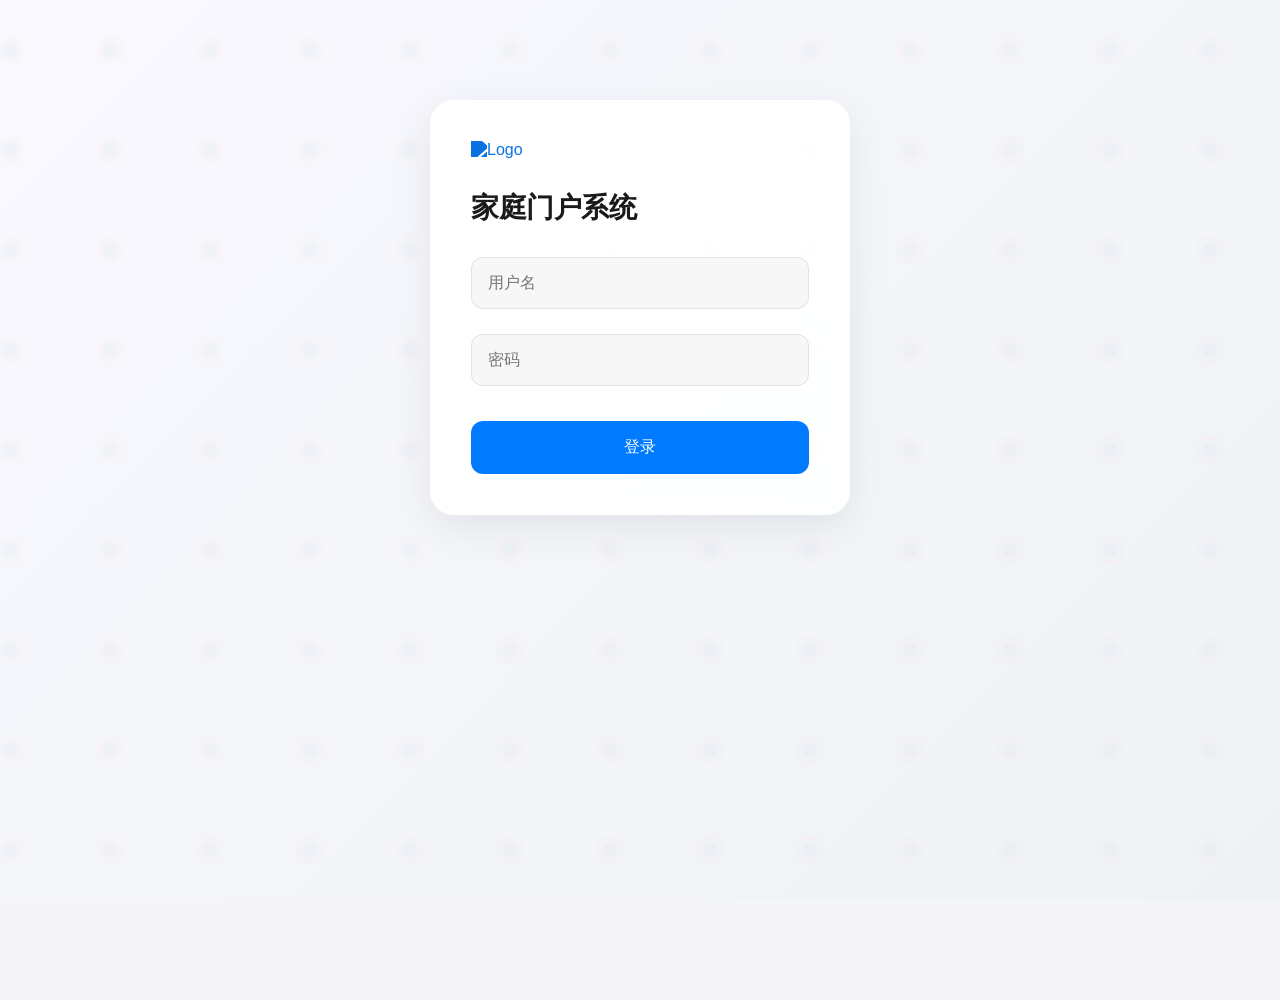
==== index_backup.html @ af801754 "Rename index.html to index_backup.html" ====
<!DOCTYPE html>
<html lang="zh-CN">
<head>
    <meta charset="UTF-8">
    <meta name="viewport" content="width=device-width, initial-scale=1.0">
    <title>家庭门户系统</title>
    <style>
        * {
            margin: 0;
            padding: 0;
            box-sizing: border-box;
            font-family: 'SF Pro Display', -apple-system, BlinkMacSystemFont, sans-serif;
        }

        body {
            background: #f5f5f7;
            min-height: 100vh;
            overflow-x: hidden;
        }

        /* 动态背景 */
        .bg-animation {
            position: fixed;
            top: 0;
            left: 0;
            width: 100%;
            height: 100%;
            z-index: -1;
            background: linear-gradient(135deg, #f9f9ff 0%, #eef2f5 100%);
            overflow: hidden;
        }

        .bg-animation:before {
            content: "";
            position: absolute;
            width: 300%;
            height: 300%;
            top: -100%;
            left: -50%;
            background-image: 
                radial-gradient(circle, rgba(200,220,255,0.2) 10%, transparent 10%),
                radial-gradient(circle, rgba(255,220,230,0.2) 20%, transparent 20%),
                radial-gradient(circle, rgba(220,255,230,0.2) 15%, transparent 15%);
            background-size: 100px 100px;
            animation: animateBackground 30s linear infinite;
            opacity: 0.6;
        }

        @keyframes animateBackground {
            0% { transform: rotate(0deg); }
            100% { transform: rotate(360deg); }
        }

        /* 登录界面 */
        .login-container {
            background: rgba(255, 255, 255, 0.92);
            padding: 40px;
            border-radius: 24px;
            box-shadow: 0 12px 40px rgba(0, 0, 0, 0.08);
            width: 420px;
            backdrop-filter: blur(8px);
            margin: 100px auto;
            transition: all 0.4s ease;
            border: 1px solid rgba(255, 255, 255, 0.3);
        }

        .login-container:hover {
            box-shadow: 0 15px 50px rgba(0, 0, 0, 0.12);
            transform: translateY(-5px);
        }

        .logo {
            width: 48px;
            margin-bottom: 30px;
            filter: brightness(0) saturate(100%) invert(24%) sepia(89%) saturate(2597%) hue-rotate(201deg) brightness(98%) contrast(92%);
        }

        h1 {
            color: #1a1a1a;
            font-size: 28px;
            margin-bottom: 30px;
            font-weight: 600;
            letter-spacing: -0.5px;
        }

        .input-group {
            margin-bottom: 25px;
            position: relative;
        }

        input {
            width: 100%;
            padding: 16px;
            background: rgba(245, 245, 247, 0.8);
            border: 1px solid rgba(200, 200, 207, 0.4);
            border-radius: 12px;
            color: #1a1a1a;
            font-size: 16px;
            transition: all 0.3s ease;
        }

        input:focus {
            outline: none;
            border-color: #007AFF;
            background: rgba(245, 245, 247, 0.95);
            box-shadow: 0 0 0 4px rgba(0, 122, 255, 0.1);
        }

        button {
            width: 100%;
            padding: 16px;
            background: #007AFF;
            color: #fff;
            border: none;
            border-radius: 12px;
            font-size: 16px;
            font-weight: 500;
            cursor: pointer;
            transition: all 0.3s ease;
            margin-top: 10px;
        }

        button:hover {
            background: #0063CC;
            transform: translateY(-2px);
            box-shadow: 0 5px 15px rgba(0, 122, 255, 0.3);
        }

        .error-msg {
            color: #ff453a;
            margin-top: 15px;
            display: none;
            font-size: 14px;
        }

        .footer-text {
            color: rgba(60, 60, 67, 0.6);
            margin-top: 30px;
            font-size: 13px;
            text-align: center;
        }

        /* 主界面 */
        .main-container {
            display: none;
            width: 100%;
            min-height: 100vh;
            padding: 40px;
        }

        /* 侧边栏 */
        .sidebar {
            width: 240px;
            background: white;
            border-radius: 16px;
            padding: 20px;
            box-shadow: 0 5px 20px rgba(0, 0, 0, 0.05);
            position: fixed;
            height: calc(100vh - 80px);
            overflow-y: auto;
        }

        .user-profile {
            display: flex;
            align-items: center;
            padding: 15px 0;
            border-bottom: 1px solid #f0f0f0;
            margin-bottom: 20px;
            cursor: pointer;
        }

        .user-avatar {
            width: 50px;
            height: 50px;
            border-radius: 50%;
            background: #007AFF;
            display: flex;
            align-items: center;
            justify-content: center;
            color: white;
            font-weight: bold;
            margin-right: 15px;
        }

        .user-info h3 {
            font-size: 16px;
            margin-bottom: 5px;
        }

        .user-info p {
            font-size: 12px;
            color: #666;
        }

        .sidebar-menu {
            list-style: none;
        }

        .sidebar-menu li {
            margin-bottom: 10px;
        }

        .sidebar-menu a {
            display: flex;
            align-items: center;
            padding: 12px 15px;
            border-radius: 10px;
            text-decoration: none;
            color: #333;
            font-size: 14px;
            transition: all 0.2s;
        }

        .sidebar-menu a:hover {
            background: rgba(0, 122, 255, 0.1);
            color: #007AFF;
        }

        .sidebar-menu a.active {
            background: rgba(0, 122, 255, 0.1);
            color: #007AFF;
        }

        .sidebar-menu i {
            margin-right: 10px;
            font-size: 18px;
        }

        /* 主内容区 */
        .main-content {
            margin-left: 240px;
            padding: 0 20px;
        }

        /* 欢迎区域 */
        .welcome-section {
            background: linear-gradient(135deg, #007AFF 0%, #0040FF 100%);
            color: white;
            padding: 40px;
            border-radius: 20px;
            margin-bottom: 30px;
            position: relative;
            overflow: hidden;
        }

        .welcome-section h2 {
            font-size: 24px;
            margin-bottom: 10px;
        }

        .welcome-section p {
            font-size: 16px;
            opacity: 0.9;
        }

        .welcome-section .action-btn {
            background: white;
            color: #007AFF;
            border: none;
            padding: 10px 20px;
            border-radius: 20px;
            font-weight: 500;
            margin-top: 20px;
            cursor: pointer;
            transition: all 0.3s;
        }

        .welcome-section .action-btn:hover {
            background: rgba(255, 255, 255, 0.9);
            transform: translateY(-2px);
        }

        /* 内容卡片 */
        .card-grid {
            display: grid;
            grid-template-columns: repeat(auto-fill, minmax(300px, 1fr));
            gap: 20px;
            margin-bottom: 30px;
        }

        .card {
            background: white;
            border-radius: 16px;
            padding: 20px;
            box-shadow: 0 5px 15px rgba(0, 0, 0, 0.05);
            transition: all 0.3s;
        }

        .card:hover {
            transform: translateY(-5px);
            box-shadow: 0 10px 25px rgba(0, 0, 0, 0.1);
        }

        .card-header {
            display: flex;
            justify-content: space-between;
            align-items: center;
            margin-bottom: 15px;
        }

        .card-header h3 {
            font-size: 18px;
            color: #333;
        }

        .card-header .card-icon {
            width: 40px;
            height: 40px;
            border-radius: 10px;
            background: rgba(0, 122, 255, 0.1);
            display: flex;
            align-items: center;
            justify-content: center;
            color: #007AFF;
        }

        .card-content {
            font-size: 14px;
            color: #666;
        }

        .card-footer {
            margin-top: 15px;
            display: flex;
            justify-content: space-between;
            font-size: 12px;
            color: #999;
        }

        /* 家庭成员管理 */
        .member-list {
            list-style: none;
        }

        .member-item {
            display: flex;
            align-items: center;
            padding: 15px;
            border-bottom: 1px solid #f0f0f0;
        }

        .member-item:last-child {
            border-bottom: none;
        }

        .member-avatar {
            width: 45px;
            height: 45px;
            border-radius: 50%;
            background: #e0f2fe;
            display: flex;
            align-items: center;
            justify-content: center;
            color: #007AFF;
            font-weight: bold;
            margin-right: 15px;
        }

        .member-info {
            flex: 1;
        }

        .member-info h4 {
            font-size: 16px;
            margin-bottom: 5px;
        }

        .member-info p {
            font-size: 12px;
            color: #666;
        }

        .member-actions button {
            background: none;
            border: none;
            color: #007AFF;
            font-size: 12px;
            cursor: pointer;
            padding: 5px;
            border-radius: 5px;
        }

        .member-actions button:hover {
            background: rgba(0, 122, 255, 0.1);
        }

        /* 家庭设备控制 */
        .device-grid {
            display: grid;
            grid-template-columns: repeat(auto-fill, minmax(200px, 1fr));
            gap: 15px;
        }

        .device-item {
            background: white;
            border-radius: 12px;
            padding: 15px;
            box-shadow: 0 5px 15px rgba(0, 0, 0, 0.05);
            transition: all 0.3s;
        }

        .device-item:hover {
            transform: translateY(-3px);
            box-shadow: 0 8px 20px rgba(0, 0, 0, 0.1);
        }

        .device-header {
            display: flex;
            justify-content: space-between;
            align-items: center;
            margin-bottom: 10px;
        }

        .device-header h4 {
            font-size: 14px;
            color: #333;
        }

        .device-toggle {
            position: relative;
            width: 40px;
            height: 20px;
        }

        .device-toggle input {
            opacity: 0;
            width: 0;
            height: 0;
        }

        .toggle-slider {
            position: absolute;
            cursor: pointer;
            top: 0;
            left: 0;
            right: 0;
            bottom: 0;
            background-color: #ccc;
            transition: .4s;
            border-radius: 34px;
        }

        .toggle-slider:before {
            position: absolute;
            content: "";
            height: 16px;
            width: 16px;
            left: 2px;
            bottom: 2px;
            background-color: white;
            transition: .4s;
            border-radius: 50%;
        }

        input:checked + .toggle-slider {
            background-color: #007AFF;
        }

        input:checked + .toggle-slider:before {
            transform: translateX(20px);
        }

        .device-status {
            font-size: 12px;
            color: #007AFF;
            margin-top: 5px;
        }

        .device-status.off {
            color: #ccc;
        }

        /* 家庭相册 */
        .photo-grid {
            display: grid;
            grid-template-columns: repeat(auto-fill, minmax(200px, 1fr));
            gap: 15px;
        }

        .photo-item {
            position: relative;
            overflow: hidden;
            border-radius: 12px;
            height: 0;
            padding-bottom: 100%; /* 正方形 */
            background: #f0f0f0;
        }

        .photo-item img {
            position: absolute;
            top: 0;
            left: 0;
            width: 100%;
            height: 100%;
            object-fit: cover;
            transition: transform 0.3s;
        }

        .photo-item:hover img {
            transform: scale(1.05);
        }

        .photo-overlay {
            position: absolute;
            bottom: 0;
            left: 0;
            right: 0;
            background: linear-gradient(to top, rgba(0,0,0,0.7), transparent);
            color: white;
            padding: 10px;
            font-size: 12px;
            opacity: 0;
            transition: opacity 0.3s;
        }

        .photo-item:hover .photo-overlay {
            opacity: 1;
        }

        .album-filters {
            display: flex;
            flex-wrap: wrap;
            gap: 10px;
            margin-bottom: 20px;
        }

        .album-filter {
            background: white;
            padding: 8px 15px;
            border-radius: 20px;
            box-shadow: 0 2px 8px rgba(0, 0, 0, 0.05);
            cursor: pointer;
            font-size: 13px;
        }

        .album-filter.active {
            background: #007AFF;
            color: white;
        }

        /* 家庭日历 */
        .calendar-container {
            background: white;
            border-radius: 16px;
            padding: 20px;
            box-shadow: 0 5px 15px rgba(0, 0, 0, 0.05);
        }

        .calendar-header {
            display: flex;
            justify-content: space-between;
            align-items: center;
            margin-bottom: 20px;
        }

        .calendar-header h3 {
            font-size: 18px;
        }

        .calendar-nav button {
            background: none;
            border: none;
            color: #007AFF;
            font-size: 16px;
            cursor: pointer;
        }

        .calendar-days {
            display: grid;
            grid-template-columns: repeat(7, 1fr);
            gap: 10px;
        }

        .calendar-day-header {
            display: flex;
            justify-content: center;
            font-size: 12px;
            color: #666;
            margin-bottom: 10px;
        }

        .calendar-day {
            border: 1px solid #f0f0f0;
            border-radius: 8px;
            padding: 10px;
            text-align: center;
            cursor: pointer;
            transition: all 0.2s;
        }

        .calendar-day:hover {
            background: rgba(0, 122, 255, 0.1);
        }

        .calendar-day.has-event {
            position: relative;
        }

        .calendar-day.has-event::after {
            content: "";
            position: absolute;
            bottom: 5px;
            left: 50%;
            transform: translateX(-50%);
            width: 4px;
            height: 4px;
            border-radius: 50%;
            background: #007AFF;
        }

        .calendar-day.today {
            background: rgba(0, 122, 255, 0.1);
            font-weight: bold;
            color: #007AFF;
        }

        /* 消息通知 */
        .notification-list {
            list-style: none;
        }

        .notification-item {
            display: flex;
            padding: 15px;
            border-bottom: 1px solid #f0f0f0;
            transition: all 0.2s;
        }

        .notification-item:hover {
            background: rgba(0, 122, 255, 0.05);
        }

        .notification-icon {
            width: 40px;
            height: 40px;
            border-radius: 10px;
            background: rgba(0, 122, 255, 0.1);
            display: flex;
            align-items: center;
            justify-content: center;
            color: #007AFF;
            margin-right: 15px;
            flex-shrink: 0;
        }

        .notification-content {
            flex: 1;
        }

        .notification-content h4 {
            font-size: 14px;
            margin-bottom: 5px;
        }

        .notification-content p {
            font-size: 12px;
            color: #666;
        }

        .notification-time {
            font-size: 11px;
            color: #999;
            align-self: flex-start;
        }

        .notification-time.unread {
            font-weight: bold;
            color: #007AFF;
        }

        /* 设置 */
        .settings-section {
            margin-bottom: 25px;
        }

        .settings-section h3 {
            font-size: 16px;
            margin-bottom: 15px;
            padding-bottom: 10px;
            border-bottom: 1px solid #f0f0f0;
        }

        .settings-item {
            display: flex;
            justify-content: space-between;
            align-items: center;
            padding: 15px;
            background: white;
            border-radius: 10px;
            margin-bottom: 10px;
            box-shadow: 0 3px 10px rgba(0, 0, 0, 0.03);
            cursor: pointer;
            transition: all 0.2s;
        }

        .settings-item:hover {
            background: rgba(0, 122, 255, 0.05);
        }

        .settings-item-left {
            display: flex;
            align-items: center;
        }

        .settings-item-icon {
            width: 35px;
            height: 35px;
            border-radius: 8px;
            background: rgba(0, 122, 255, 0.1);
            display: flex;
            align-items: center;
            justify-content: center;
            color: #007AFF;
            margin-right: 15px;
        }

        .settings-item-content h4 {
            font-size: 14px;
            margin-bottom: 3px;
        }

        .settings-item-content p {
            font-size: 12px;
            color: #666;
        }

        /* 个人信息 */
        .profile-section {
            margin-bottom: 30px;
        }

        .profile-section h3 {
            font-size: 16px;
            margin-bottom: 15px;
        }

        .profile-info {
            display: flex;
            align-items: center;
            padding: 15px;
            background: white;
            border-radius: 10px;
            margin-bottom: 15px;
            box-shadow: 0 3px 10px rgba(0, 0, 0, 0.03);
        }

        .profile-avatar {
            width: 80px;
            height: 80px;
            border-radius: 50%;
            background: #007AFF;
            display: flex;
            align-items: center;
            justify-content: center;
            color: white;
            font-weight: bold;
            font-size: 24px;
            margin-right: 20px;
        }

        .profile-details h4 {
            font-size: 18px;
            margin-bottom: 5px;
        }

        .profile-details p {
            font-size: 14px;
            color: #666;
        }

        /* 模态框 */
        .modal {
            display: none;
            position: fixed;
            top: 0;
            left: 0;
            width: 100%;
            height: 100%;
            background: rgba(0, 0, 0, 0.5);
            z-index: 1000;
            align-items: center;
            justify-content: center;
        }

        .modal-content {
            background: white;
            border-radius: 16px;
            width: 90%;
            max-width: 500px;
            padding: 30px;
            box-shadow: 0 10px 30px rgba(0, 0, 0, 0.2);
            position: relative;
        }

        .modal-close {
            position: absolute;
            top: 20px;
            right: 20px;
            background: none;
            border: none;
            font-size: 20px;
            cursor: pointer;
            color: #666;
        }

        .modal-header {
            margin-bottom: 20px;
        }

        .modal-header h3 {
            font-size: 20px;
        }

        .modal-form-group {
            margin-bottom: 20px;
        }

        .modal-form-group label {
            display: block;
            margin-bottom: 8px;
            font-size: 14px;
            color: #333;
        }

        .modal-form-group input,
        .modal-form-group textarea,
        .modal-form-group select {
            width: 100%;
            padding: 12px;
            border: 1px solid #ddd;
            border-radius: 8px;
            font-size: 14px;
        }

        .modal-actions {
            display: flex;
            justify-content: flex-end;
            gap: 10px;
            margin-top: 20px;
        }

        .btn-secondary {
            background: #f0f0f0;
            color: #333;
        }

        .btn-primary {
            background: #007AFF;
            color: white;
        }

        /* 日程表模态框 */
        .schedule-item {
            border-bottom: 1px solid #f0f0f0;
            padding: 15px 0;
        }

        .schedule-item:last-child {
            border-bottom: none;
        }

        .schedule-time {
            font-weight: bold;
            color: #007AFF;
            margin-bottom: 5px;
        }

        .schedule-title {
            font-size: 14px;
            margin-bottom: 5px;
        }

        .schedule-location {
            font-size: 12px;
            color: #666;
        }

        /* 页脚 */
        .footer {
            text-align: center;
            padding: 30px 0;
            color: #666;
            font-size: 12px;
            margin-top: 50px;
        }
    </style>
</head>
<body>
    <!-- 动态背景 -->
    <div class="bg-animation"></div>

    <!-- 登录界面 -->
    <div class="login-container">
        <img src="logo.png" alt="Logo" class="logo">
        <h1>家庭门户系统</h1>
        <form id="login-form">
            <div class="input-group">
                <input type="text" id="username" placeholder="用户名" required>
            </div>
            <div class="input-group">
                <input type="password" id="password" placeholder="密码" required>
            </div>
            <button type="submit">登录</button>
        </form>
        <div class="error-msg"></div>
    </div>

    <!-- 主界面 -->
    <div class="main-container">
        <!-- 侧边栏 -->
        <div class="sidebar">
            <div class="user-profile" onclick="showProfile()">
                <div class="user-avatar">张</div>
                <div class="user-info">
                    <h3 id="current-username">张三</h3>
                    <p id="current-role">管理员</p>
                </div>
            </div>
            <ul class="sidebar-menu">
                <li><a href="#" class="active" onclick="showSection('welcome-section'); return false;"><i>🏠</i> 首页</a></li>
                <li><a href="#" onclick="showSection('family-members'); return false;"><i>👥</i> 家庭成员</a></li>
                <li><a href="#" onclick="showSection('devices-section'); return false;"><i>🔌</i> 家庭设备</a></li>
                <li><a href="#" onclick="showSection('photos-section'); return false;"><i>🖼️</i> 家庭相册</a></li>
                <li><a href="#" onclick="showSection('calendar-section'); return false;"><i>📅</i> 家庭日历</a></li>
                <li><a href="#" onclick="showSection('notifications-section'); return false;"><i>🔔</i> 消息通知</a></li>
                <li><a href="#" onclick="showSection('settings-section'); return false;"><i>⚙️</i> 系统设置</a></li>
            </ul>
        </div>

        <!-- 主内容区 -->
        <div class="main-content">
            <!-- 欢迎区域 -->
            <div id="welcome-section" class="content-section">
                <div class="welcome-section">
                    <h2>欢迎回家，<span id="welcome-username">张三</span>！</h2>
                    <p>今天是 <span id="current-date">2025年1月21日</span>，气温宜人，适合外出活动。</p>
                    <p>您有 <b>2条新消息</b> 和 <b>1个待办事项</b>。</p>
                    <button class="action-btn" onclick="showModal('add-event-modal')">添加新日程</button>
                </div>

                <div class="card-grid">
                    <div class="card">
                        <div class="card-header">
                            <h3>家庭日程</h3>
                            <div class="card-icon">📅</div>
                        </div>
                        <div class="card-content">
                            <div class="schedule-item">
                                <div class="schedule-time">今天 14:30</div>
                                <div class="schedule-title">家庭会议</div>
                                <div class="schedule-location">客厅</div>
                            </div>
                            <div class="schedule-item">
                                <div class="schedule-time">明天 09:00</div>
                                <div class="schedule-title">李四医生预约</div>
                                <div class="schedule-location">人民医院</div>
                            </div>
                        </div>
                        <div class="card-footer">
                            <span>2个日程</span>
                            <a href="#" onclick="showSection('calendar-section'); return false;">查看全部</a>
                        </div>
                    </div>

                    <div class="card">
                        <div class="card-header">
                            <h3>设备状态</h3>
                            <div class="card-icon">🔌</div>
                        </div>
                        <div class="card-content">
                            <div style="display: flex; justify-content: space-between; margin-bottom: 10px;">
                                <span>智能灯光</span>
                                <span class="device-status">开启</span>
                            </div>
                            <div style="display: flex; justify-content: space-between; margin-bottom: 10px;">
                                <span>空调</span>
                                <span class="device-status">关闭</span>
                            </div>
                            <div style="display: flex; justify-content: space-between;">
                                <span>温湿度</span>
                                <span>24°C / 45%</span>
                            </div>
                        </div>
                        <div class="card-footer">
                            <span>8个设备</span>
                            <a href="#" onclick="showSection('devices-section'); return false;">查看全部</a>
                        </div>
                    </div>

                    <div class="card">
                        <div class="card-header">
                            <h3>家庭成员</h3>
                            <div class="card-icon">👥</div>
                        </div>
                        <div class="card-content">
                            <div style="display: flex; align-items: center; margin-bottom: 10px;">
                                <span style="width: 25px; height: 25px; border-radius: 50%; background: #007AFF; color: white; display: flex; align-items: center; justify-content: center; margin-right: 10px;">张</span>
                                <span>张三</span>
                            </div>
                            <div style="display: flex; align-items: center; margin-bottom: 10px;">
                                <span style="width: 25px; height: 25px; border-radius: 50%; background: #FF5757; color: white; display: flex; align-items: center; justify-content: center; margin-right: 10px;">李</span>
                                <span>李四</span>
                            </div>
                            <div style="display: flex; align-items: center;">
                                <span style="width: 25px; height: 25px; border-radius: 50%; background: #57FF8C; color: white; display: flex; align-items: center; justify-content: center; margin-right: 10px;">王</span>
                                <span>王五</span>
                            </div>
                        </div>
                        <div class="card-footer">
                            <span>3位成员</span>
                            <a href="#" onclick="showSection('family-members'); return false;">查看全部</a>
                        </div>
                    </div>

                    <div class="card">
                        <div class="card-header">
                            <h3>近期消息</h3>
                            <div class="card-icon">🔔</div>
                        </div>
                        <div class="card-content" style="font-size: 13px; color: #666;">
                            <div style="margin-bottom: 10px;">
                                <span style="font-weight: bold;">李四</span> 提醒您：明早有家庭早餐
                            </div>
                            <div>
                                系统通知：家庭设备更新已完成
                            </div>
                        </div>
                        <div class="card-footer">
                            <span>5条消息</span>
                            <a href="#" onclick="showSection('notifications-section'); return false;">查看全部</a>
                        </div>
                    </div>
                </div>
            </div>

            <!-- 个人信息 -->
            <div id="profile-section" class="content-section" style="display: none;">
                <h2>个人信息</h2>
                <div class="profile-section">
                    <div class="profile-info">
                        <div class="profile-avatar">张</div>
                        <div class="profile-details">
                            <h4 id="profile-username">张三</h4>
                            <p id="profile-role">管理员</p>
                        </div>
                    </div>
                    <p>管理您的个人资料和账户设置。</p>
                </div>

                <div class="settings-section">
                    <h3>账户设置</h3>
                    <div class="settings-item" onclick="showModal('edit-profile-modal')">
                        <div class="settings-item-left">
                            <div class="settings-item-icon">👤</div>
                            <div class="settings-item-content">
                                <h4>个人信息</h4>
                                <p>修改您的个人资料</p>
                            </div>
                        </div>
                        <span>></span>
                    </div>
                    <div class="settings-item" onclick="showModal('password-settings-modal')">
                        <div class="settings-item-left">
                            <div class="settings-item-icon">🔒</div>
                            <div class="settings-item-content">
                                <h4>密码设置</h4>
                                <p>更改您的登录密码</p>
                            </div>
                        </div>
                        <span>></span>
                    </div>
                </div>

                <div class="settings-section">
                    <h3>通知设置</h3>
                    <div class="settings-item" onclick="showModal('notification-settings-modal')">
                        <div class="settings-item-left">
                            <div class="settings-item-icon">🔔</div>
                            <div class="settings-item-content">
                                <h4>消息通知</h4>
                                <p>管理通知类型和偏好</p>
                            </div>
                        </div>
                        <span>></span>
                    </div>
                    <div class="settings-item" onclick="showModal('email-settings-modal')">
                        <div class="settings-item-left">
                            <div class="settings-item-icon">📧</div>
                            <div class="settings-item-content">
                                <h4>邮件设置</h4>
                                <p>配置邮件通知</p>
                            </div>
                        </div>
                        <span>></span>
                    </div>
                </div>
            </div>

            <!-- 家庭成员管理 -->
            <div id="family-members" class="content-section" style="display: none;">
                <h2>家庭成员管理</h2>
                <div style="margin-bottom: 20px; display: flex; justify-content: space-between;">
                    <p>管理您的家庭成员，设置权限和通知</p>
                    <button onclick="showModal('add-member-modal')" style="background: #007AFF; color: white; border: none; padding: 8px 16px; border-radius: 8px; cursor: pointer;">添加成员</button>
                </div>

                <ul class="member-list">
                    <li class="member-item">
                        <div class="member-avatar">张</div>
                        <div class="member-info">
                            <h4>张三</h4>
                            <p>管理员</p>
                        </div>
                        <div class="member-actions">
                            <button onclick="editMember('张三')">编辑</button>
                            <button onclick="deleteMember('张三')">删除</button>
                        </div>
                    </li>
                    <li class="member-item">
                        <div class="member-avatar" style="background: #FF5757;">李</div>
                        <div class="member-info">
                            <h4>李四</h4>
                            <p>高级成员</p>
                        </div>
                        <div class="member-actions">
                            <button onclick="editMember('李四')">编辑</button>
                            <button onclick="deleteMember('李四')">删除</button>
                        </div>
                    </li>
                    <li class="member-item">
                        <div class="member-avatar" style="background: #57FF8C;">王</div>
                        <div class="member-info">
                            <h4>王五</h4>
                            <p>普通成员</p>
                        </div>
                        <div class="member-actions">
                            <button onclick="editMember('王五')">编辑</button>
                            <button onclick="deleteMember('王五')">删除</button>
                        </div>
                    </li>
                </ul>
            </div>

            <!-- 家庭设备控制 -->
            <div id="devices-section" class="content-section" style="display: none;">
                <h2>家庭设备控制</h2>
                <div style="margin-bottom: 20px; display: flex; justify-content: space-between; align-items: center;">
                    <p>远程控制您的家庭智能设备</p>
                    <button onclick="showModal('add-device-modal')" style="background: #007AFF; color: white; border: none; padding: 8px 16px; border-radius: 8px; cursor: pointer;">添加设备</button>
                </div>

                <div class="device-grid">
                    <div class="device-item">
                        <div class="device-header">
                            <h4>客厅灯光</h4>
                            <label class="device-toggle">
                                <input type="checkbox" checked onchange="toggleDevice('living-room-lights', this.checked)">
                                <span class="toggle-slider"></span>
                            </label>
                        </div>
                        <div class="device-status">已开启</div>
                    </div>

                    <div class="device-item">
                        <div class="device-header">
                            <h4>卧室灯光</h4>
                            <label class="device-toggle">
                                <input type="checkbox" onchange="toggleDevice('bedroom-lights', this.checked)">
                                <span class="toggle-slider"></span>
                            </label>
                        </div>
                        <div class="device-status off">已关闭</div>
                    </div>

                    <div class="device-item">
                        <div class="device-header">
                            <h4>空调</h4>
                            <label class="device-toggle">
                                <input type="checkbox" onchange="toggleDevice('air-conditioner', this.checked)">
                                <span class="toggle-slider"></span>
                            </label>
                        </div>
                        <div class="device-status off">已关闭</div>
                    </div>

                    <div class="device-item">
                        <div class="device-header">
                            <h4>电视</h4>
                            <label class="device-toggle">
                                <input type="checkbox" onchange="toggleDevice('tv', this.checked)">
                                <span class="toggle-slider"></span>
                            </label>
                        </div>
                        <div class="device-status off">已关闭</div>
                    </div>

                    <div class="device-item">
                        <div class="device-header">
                            <h4>智能门锁</h4>
                            <label class="device-toggle">
                                <input type="checkbox" checked onchange="toggleDevice('smart-lock', this.checked)">
                                <span class="toggle-slider"></span>
                            </label>
                        </div>
                        <div class="device-status">已开启</div>
                    </div>

                    <div class="device-item">
                        <div class="device-header">
                            <h4>加湿器</h4>
                            <label class="device-toggle">
                                <input type="checkbox" onchange="toggleDevice('humidifier', this.checked)">
                                <span class="toggle-slider"></span>
                            </label>
                        </div>
                        <div class="device-status off">已关闭</div>
                    </div>
                </div>

                <div style="margin-top: 30px; background: white; border-radius: 16px; padding: 20px; box-shadow: 0 5px 15px rgba(0, 0, 0, 0.05);">
                    <h3 style="margin-bottom: 15px;">设备状态统计</h3>
                    <div style="display: flex; justify-content: space-between;">
                        <div style="text-align: center;">
                            <h4 style="font-size: 24px; color: #007AFF;">3</h4>
                            <p style="font-size: 12px; color: #666;">已开启</p>
                        </div>
                        <div style="text-align: center;">
                            <h4 style="font-size: 24px; color: #ccc;">3</h4>
                            <p style="font-size: 12px; color: #666;">已关闭</p>
                        </div>
                        <div style="text-align: center;">
                            <h4 style="font-size: 24px; color: #666;">6</h4>
                            <p style="font-size: 12px; color: #666;">总设备</p>
                        </div>
                    </div>
                </div>
            </div>

            <!-- 家庭相册 -->
            <div id="photos-section" class="content-section" style="display: none;">
                <h2>家庭相册</h2>
                <div style="margin-bottom: 20px; display: flex; justify-content: space-between;">
                    <p>记录家庭美好瞬间</p>
                    <button onclick="showModal('add-photo-modal')" style="background: #007AFF; color: white; border: none; padding: 8px 16px; border-radius: 8px; cursor: pointer;">上传照片</button>
                </div>

                <div class="album-filters">
                    <span class="album-filter active">全部</span>
                    <span class="album-filter">节日</span>
                    <span class="album-filter">生日</span>
                    <span class="album-filter">旅行</span>
                    <span class="album-filter">聚会</span>
                </div>

                <div class="photo-grid">
                    <div class="photo-item">
                        <img src="https://via.placeholder.com/400x400" alt="家庭照片">
                        <div class="photo-overlay">2024年家庭聚会</div>
                    </div>
                    <div class="photo-item">
                        <img src="https://via.placeholder.com/400x400" alt="家庭照片">
                        <div class="photo-overlay">王五的生日</div>
                    </div>
                    <div class="photo-item">
                        <img src="https://via.placeholder.com/400x400" alt="家庭照片">
                        <div class="photo-overlay">春季郊游</div>
                    </div>
                    <div class="photo-item">
                        <img src="https://via.placeholder.com/400x400" alt="家庭照片">
                        <div class="photo-overlay">新年晚餐</div>
                    </div>
                    <div class="photo-item">
                        <img src="https://via.placeholder.com/400x400" alt="家庭照片">
                        <div class="photo-overlay">李四的毕业典礼</div>
                    </div>
                    <div class="photo-item">
                        <img src="https://via.placeholder.com/400x400" alt="家庭照片">
                        <div class="photo-overlay">周末野餐</div>
                    </div>
                </div>
            </div>

            <!-- 家庭日历 -->
            <div id="calendar-section" class="content-section" style="display: none;">
                <h2>家庭日历</h2>
                <div style="margin-bottom: 20px; display: flex; justify-content: space-between;">
                    <p>管理家庭日程和活动</p>
                    <button onclick="showModal('add-event-modal')" style="background: #007AFF; color: white; border: none; padding: 8px 16px; border-radius: 8px; cursor: pointer;">新建日程</button>
                </div>

                <div class="calendar-container">
                    <div class="calendar-header">
                        <h3 id="calendar-month">2025年1月</h3>
                        <div class="calendar-nav">
                            <button onclick="prevMonth()">◀</button>
                            <button onclick="nextMonth()">▶</button>
                        </div>
                    </div>

                    <div class="calendar-days">
                        <div class="calendar-day-header">周日</div>
                        <div class="calendar-day-header">周一</div>
                        <div class="calendar-day-header">周二</div>
                        <div class="calendar-day-header">周三</div>
                        <div class="calendar-day-header">周四</div>
                        <div class="calendar-day-header">周五</div>
                        <div class="calendar-day-header">周六</div>

                        <!-- 日历天数将通过JavaScript动态生成 -->
                        <div id="calendar-days-container"></div>
                    </div>
                </div>

                <div style="margin-top: 30px;">
                    <h3 style="margin-bottom: 15px;">待办事项</h3>
                    <div style="background: white; border-radius: 16px; padding: 20px; box-shadow: 0 5px 15px rgba(0, 0, 0, 0.05);">
                        <div style="display: flex; align-items: center; margin-bottom: 15px;">
                            <input type="checkbox" style="margin-right: 10px;">
                            <span style="font-size: 14px;">购买生日蛋糕</span>
                        </div>
                        <div style="display: flex; align-items: center; margin-bottom: 15px;">
                            <input type="checkbox" style="margin-right: 10px;">
                            <span style="font-size: 14px;">储备家庭聚会食材</span>
                        </div>
                        <div style="display: flex; align-items: center;">
                            <input type="checkbox" style="margin-right: 10px;">
                            <span style="font-size: 14px;">预约体检</span>
                        </div>
                    </div>
                </div>
            </div>

            <!-- 消息通知 -->
            <div id="notifications-section" class="content-section" style="display: none;">
                <h2>消息通知</h2>
                <div style="margin-bottom: 20px;">
                    <p>查看家庭成员发送的消息和系统通知</p>
                </div>

                <ul class="notification-list">
                    <li class="notification-item" onclick="markAsRead(1)">
                        <div class="notification-icon">📧</div>
                        <div class="notification-content">
                            <h4>李四</h4>
                            <p>明早有家庭早餐，请准时参加</p>
                        </div>
                        <div class="notification-time unread">10分钟前</div>
                    </li>
                    <li class="notification-item" onclick="markAsRead(2)">
                        <div class="notification-icon">🔔</div>
                        <div class="notification-content">
                            <h4>系统</h4>
                            <p>家庭设备更新已完成</p>
                        </div>
                        <div class="notification-time unread">1小时前</div>
                    </li>
                    <li class="notification-item" onclick="markAsRead(3)">
                        <div class="notification-icon">👤</div>
                        <div class="notification-content">
                            <h4>王五</h4>
                            <p>我已经安全到家</p>
                        </div>
                        <div class="notification-time">昨天</div>
                    </li>
                    <li class="notification-item" onclick="markAsRead(4)">
                        <div class="notification-icon">🔄</div>
                        <div class="notification-content">
                            <h4>系统</h4>
                            <p>家庭网络已连接</p>
                        </div>
                        <div class="notification-time">前天</div>
                    </li>
                    <li class="notification-item" onclick="markAsRead(5)">
                        <div class="notification-icon">🛒</div>
                        <div class="notification-content">
                            <h4>张三</h4>
                            <p>我已购买了家庭所需用品</p>
                        </div>
                        <div class="notification-time">3天前</div>
                    </li>
                </ul>
            </div>

            <!-- 系统设置 -->
            <div id="settings-section" class="content-section" style="display: none;">
                <h2>系统设置</h2>
                <div style="margin-bottom: 20px;">
                    <p>配置您的家庭门户系统</p>
                </div>

                <div class="settings-section">
                    <h3>账户设置</h3>
                    <div class="settings-item" onclick="showModal('profile-settings-modal')">
                        <div class="settings-item-left">
                            <div class="settings-item-icon">👤</div>
                            <div class="settings-item-content">
                                <h4>个人信息</h4>
                                <p>修改您的个人资料</p>
                            </div>
                        </div>
                        <span>></span>
                    </div>
                    <div class="settings-item" onclick="showModal('password-settings-modal')">
                        <div class="settings-item-left">
                            <div class="settings-item-icon">🔒</div>
                            <div class="settings-item-content">
                                <h4>密码设置</h4>
                                <p>更改您的登录密码</p>
                            </div>
                        </div>
                        <span>></span>
                    </div>
                </div>

                <div class="settings-section">
                    <h3>通知设置</h3>
                    <div class="settings-item" onclick="showModal('notification-settings-modal')">
                        <div class="settings-item-left">
                            <div class="settings-item-icon">🔔</div>
                            <div class="settings-item-content">
                                <h4>消息通知</h4>
                                <p>管理通知类型和偏好</p>
                            </div>
                        </div>
                        <span>></span>
                    </div>
                    <div class="settings-item" onclick="showModal('email-settings-modal')">
                        <div class="settings-item-left">
                            <div class="settings-item-icon">📧</div>
                            <div class="settings-item-content">
                                <h4>邮件设置</h4>
                                <p>配置邮件通知</p>
                            </div>
                        </div>
                        <span>></span>
                    </div>
                </div>

                <div class="settings-section">
                    <h3>系统偏好</h3>
                    <div class="settings-item" onclick="toggleTheme()">
                        <div class="settings-item-left">
                            <div class="settings-item-icon">🌙</div>
                            <div class="settings-item-content">
                                <h4>深色模式</h4>
                                <p>开启/关闭深色主题</p>
                            </div>
                        </div>
                        <label class="device-toggle">
                            <input type="checkbox" id="dark-mode-toggle">
                            <span class="toggle-slider"></span>
                        </label>
                    </div>
                    <div class="settings-item" onclick="showModal('language-settings-modal')">
                        <div class="settings-item-left">
                            <div class="settings-item-icon">🌐</div>
                            <div class="settings-item-content">
                                <h4>语言设置</h4>
                                <p>更改系统语言</p>
                            </div>
                        </div>
                        <span>></span>
                    </div>
                </div>
            </div>

            <!-- 页脚 -->
            <div class="footer">
                <p>© 2025 家庭门户系统 - 连接您的家庭</p>
            </div>
        </div>
    </div>

    <!-- 模态框 - 添加家庭成员 -->
    <div id="add-member-modal" class="modal">
        <div class="modal-content">
            <button class="modal-close" onclick="closeModal('add-member-modal')">&times;</button>
            <div class="modal-header">
                <h3>添加家庭成员</h3>
            </div>
            <div class="modal-body">
                <div class="modal-form-group">
                    <label for="member-name">姓名</label>
                    <input type="text" id="member-name" placeholder="请输入成员姓名">
                </div>
                <div class="modal-form-group">
                    <label for="member-phone">手机号</label>
                    <input type="tel" id="member-phone" placeholder="请输入手机号">
                </div>
                <div class="modal-form-group">
                    <label for="member-role">成员角色</label>
                    <select id="member-role">
                        <option value="admin">管理员</option>
                        <option value="advanced">高级成员</option>
                        <option value="basic">普通成员</option>
                    </select>
                </div>
            </div>
            <div class="modal-actions">
                <button class="btn-secondary" onclick="closeModal('add-member-modal')">取消</button>
                <button class="btn-primary" onclick="addMember()">添加</button>
            </div>
        </div>
    </div>

    <!-- 模态框 - 添加设备 -->
    <div id="add-device-modal" class="modal">
        <div class="modal-content">
            <button class="modal-close" onclick="closeModal('add-device-modal')">&times;</button>
            <div class="modal-header">
                <h3>添加新设备</h3>
            </div>
            <div class="modal-body">
                <div class="modal-form-group">
                    <label for="device-name">设备名称</label>
                    <input type="text" id="device-name" placeholder="请输入设备名称">
                </div>
                <div class="modal-form-group">
                    <label for="device-type">设备类型</label>
                    <select id="device-type">
                        <option value="light">灯光</option>
                        <option value="climate">气候控制</option>
                        <option value="security">安全设备</option>
                        <option value="entertainment">娱乐设备</option>
                        <option value="other">其他</option>
                    </select>
                </div>
                <div class="modal-form-group">
                    <label for="device-location">位置</label>
                    <input type="text" id="device-location" placeholder="例如：客厅、卧室">
                </div>
            </div>
            <div class="modal-actions">
                <button class="btn-secondary" onclick="closeModal('add-device-modal')">取消</button>
                <button class="btn-primary" onclick="addDevice()">添加</button>
            </div>
        </div>
    </div>

    <!-- 模态框 - 添加照片 -->
    <div id="add-photo-modal" class="modal">
        <div class="modal-content">
            <button class="modal-close" onclick="closeModal('add-photo-modal')">&times;</button>
            <div class="modal-header">
                <h3>上传新照片</h3>
            </div>
            <div class="modal-body">
                <div class="modal-form-group">
                    <label for="photo-title">照片标题</label>
                    <input type="text" id="photo-title" placeholder="请输入照片标题">
                </div>
                <div class="modal-form-group">
                    <label for="photo-description">照片描述</label>
                    <textarea id="photo-description" placeholder="请输入照片描述" style="height: 100px;"></textarea>
                </div>
                <div class="modal-form-group">
                    <label for="photo-album">相册</label>
                    <select id="photo-album">
                        <option value="all">全部</option>
                        <option value="holidays">节日</option>
                        <option value="birthdays">生日</option>
                        <option value="travel">旅行</option>
                        <option value="parties">聚会</option>
                    </select>
                </div>
                <div class="modal-form-group">
                    <label for="photo-upload">选择照片</label>
                    <input type="file" id="photo-upload" accept="image/*">
                </div>
            </div>
            <div class="modal-actions">
                <button class="btn-secondary" onclick="closeModal('add-photo-modal')">取消</button>
                <button class="btn-primary" onclick="addPhoto()">上传</button>
            </div>
        </div>
    </div>

    <!-- 模态框 - 添加日程 -->
    <div id="add-event-modal" class="modal">
        <div class="modal-content">
            <button class="modal-close" onclick="closeModal('add-event-modal')">&times;</button>
            <div class="modal-header">
                <h3>新建日程</h3>
            </div>
            <div class="modal-body">
                <div class="modal-form-group">
                    <label for="event-title">日程标题</label>
                    <input type="text" id="event-title" placeholder="请输入日程标题">
                </div>
                <div class="modal-form-group">
                    <label for="event-date">日期</label>
                    <input type="date" id="event-date">
                </div>
                <div class="modal-form-group">
                    <label for="event-time">时间</label>
                    <input type="time" id="event-time">
                </div>
                <div class="modal-form-group">
                    <label for="event-location">地点</label>
                    <input type="text" id="event-location" placeholder="请输入地点">
                </div>
                <div class="modal-form-group">
                    <label for="event-description">详细描述</label>
                    <textarea id="event-description" placeholder="请输入日程详细描述" style="height: 100px;"></textarea>
                </div>
            </div>
            <div class="modal-actions">
                <button class="btn-secondary" onclick="closeModal('add-event-modal')">取消</button>
                <button class="btn-primary" onclick="addEvent()">保存</button>
            </div>
        </div>
    </div>

    <!-- 模态框 - 个人信息设置 -->
    <div id="profile-settings-modal" class="modal">
        <div class="modal-content">
            <button class="modal-close" onclick="closeModal('profile-settings-modal')">&times;</button>
            <div class="modal-header">
                <h3>个人信息设置</h3>
            </div>
            <div class="modal-body">
                <div class="modal-form-group">
                    <label for="profile-name">姓名</label>
                    <input type="text" id="profile-name" value="张三">
                </div>
                <div class="modal-form-group">
                    <label for="profile-email">邮箱</label>
                    <input type="email" id="profile-email" value="zhangsan@example.com">
                </div>
                <div class="modal-form-group">
                    <label for="profile-phone">手机号</label>
                    <input type="tel" id="profile-phone" value="13800138000">
                </div>
                <div class="modal-form-group">
                    <label for="profile-address">地址</label>
                    <input type="text" id="profile-address" value="北京市朝阳区">
                </div>
            </div>
            <div class="modal-actions">
                <button class="btn-secondary" onclick="closeModal('profile-settings-modal')">取消</button>
                <button class="btn-primary" onclick="saveProfile()">保存</button>
            </div>
        </div>
    </div>

    <!-- 模态框 - 密码设置 -->
    <div id="password-settings-modal" class="modal">
        <div class="modal-content">
            <button class="modal-close" onclick="closeModal('password-settings-modal')">&times;</button>
            <div class="modal-header">
                <h3>更改密码</h3>
            </div>
            <div class="modal-body">
                <div class="modal-form-group">
                    <label for="current-password">当前密码</label>
                    <input type="password" id="current-password" placeholder="请输入当前密码">
                </div>
                <div class="modal-form-group">
                    <label for="new-password">新密码</label>
                    <input type="password" id="new-password" placeholder="请输入新密码">
                </div>
                <div class="modal-form-group">
                    <label for="confirm-password">确认新密码</label>
                    <input type="password" id="confirm-password" placeholder="请再次输入新密码">
                </div>
            </div>
            <div class="modal-actions">
                <button class="btn-secondary" onclick="closeModal('password-settings-modal')">取消</button>
                <button class="btn-primary" onclick="changePassword()">保存</button>
            </div>
        </div>
    </div>

    <!-- 模态框 - 通知设置 -->
    <div id="notification-settings-modal" class="modal">
        <div class="modal-content">
            <button class="modal-close" onclick="closeModal('notification-settings-modal')">&times;</button>
            <div class="modal-header">
                <h3>通知设置</h3>
            </div>
            <div class="modal-body">
                <div class="modal-form-group">
                    <label>通知类型</label>
                    <div style="margin-top: 10px;">
                        <label class="device-toggle">
                            <input type="checkbox" checked>
                            <span class="toggle-slider"></span>
                        </label>
                        <span style="margin-left: 10px;">家庭成员消息</span>
                    </div>
                    <div style="margin-top: 10px;">
                        <label class="device-toggle">
                            <input type="checkbox" checked>
                            <span class="toggle-slider"></span>
                        </label>
                        <span style="margin-left: 10px;">家庭设备状态</span>
                    </div>
                    <div style="margin-top: 10px;">
                        <label class="device-toggle">
                            <input type="checkbox" checked>
                            <span class="toggle-slider"></span>
                        </label>
                        <span style="margin-left: 10px;">日程提醒</span>
                    </div>
                </div>
                <div class="modal-form-group">
                    <label>通知时间</label>
                    <div style="margin-top: 10px;">
                        <label class="device-toggle">
                            <input type="checkbox" checked>
                            <span class="toggle-slider"></span>
                        </label>
                        <span style="margin-left: 10px;">每天 8:00-22:00</span>
                    </div>
                    <div style="margin-top: 10px;">
                        <label class="device-toggle">
                            <input type="checkbox">
                            <span class="toggle-slider"></span>
                        </label>
                        <span style="margin-left: 10px;">全天通知</span>
                    </div>
                </div>
            </div>
            <div class="modal-actions">
                <button class="btn-secondary" onclick="closeModal('notification-settings-modal')">取消</button>
                <button class="btn-primary" onclick="saveNotificationSettings()">保存</button>
            </div>
        </div>
    </div>

    <!-- 模态框 - 邮件设置 -->
    <div id="email-settings-modal" class="modal">
        <div class="modal-content">
            <button class="modal-close" onclick="closeModal('email-settings-modal')">&times;</button>
            <div class="modal-header">
                <h3>邮件设置</h3>
            </div>
            <div class="modal-body">
                <div class="modal-form-group">
                    <label for="email-address">邮箱地址</label>
                    <input type="email" id="email-address" value="zhangsan@example.com">
                </div>
                <div class="modal-form-group">
                    <label>邮件通知</label>
                    <div style="margin-top: 10px;">
                        <label class="device-toggle">
                            <input type="checkbox" checked>
                            <span class="toggle-slider"></span>
                        </label>
                        <span style="margin-left: 10px;">启用邮件通知</span>
                    </div>
                    <div style="margin-top: 10px;">
                        <label class="device-toggle">
                            <input type="checkbox" checked>
                            <span class="toggle-slider"></span>
                        </label>
                        <span style="margin-left: 10px;">发送每日摘要</span>
                    </div>
                </div>
                <div class="modal-form-group">
                    <label for="email-frequency">发送频率</label>
                    <select id="email-frequency">
                        <option value="daily">每天</option>
                        <option value="weekly">每周</option>
                        <option value="monthly">每月</option>
                    </select>
                </div>
            </div>
            <div class="modal-actions">
                <button class="btn-secondary" onclick="closeModal('email-settings-modal')">取消</button>
                <button class="btn-primary" onclick="saveEmailSettings()">保存</button>
            </div>
        </div>
    </div>

    <!-- 模态框 - 语言设置 -->
    <div id="language-settings-modal" class="modal">
        <div class="modal-content">
            <button class="modal-close" onclick="closeModal('language-settings-modal')">&times;</button>
            <div class="modal-header">
                <h3>语言设置</h3>
            </div>
            <div class="modal-body">
                <div class="modal-form-group">
                    <label>选择语言</label>
                    <div style="margin-top: 10px;">
                        <label style="display: flex; align-items: center;">
                            <input type="radio" name="language" value="zh" checked>
                            <span style="margin-left: 10px;">简体中文</span>
                        </label>
                    </div>
                    <div style="margin-top: 10px;">
                        <label style="display: flex; align-items: center;">
                            <input type="radio" name="language" value="en">
                            <span style="margin-left: 10px;">English</span>
                        </label>
                    </div>
                </div>
            </div>
            <div class="modal-actions">
                <button class="btn-secondary" onclick="closeModal('language-settings-modal')">取消</button>
                <button class="btn-primary" onclick="saveLanguageSettings()">保存</button>
            </div>
        </div>
    </div>

    <script>
        // 全局变量 - 当前用户信息
        let currentUser = null;

        // 登录功能
        document.getElementById('login-form').addEventListener('submit', function(event) {
            event.preventDefault();
            const username = document.getElementById('username').value;
            const password = document.getElementById('password').value;

            if (!username || !password) {
                document.querySelector('.error-msg').style.display = 'block';
                document.querySelector('.error-msg').innerText = '用户名或密码不能为空';
                return;
            }

            // 模拟登录请求
            const users = [
                { username: 'zhuha', password: 'zhuha106424', role: 'admin' },
                { username: 'test1', password: 'test1', role: 'user' },
                { username: 'test2', password: 'test2', role: 'user' }
            ];

            const user = users.find(u => u.username === username && u.password === password);

            if (user) {
                // 登录成功
                currentUser = user;
                document.querySelector('.login-container').style.display = 'none';
                document.querySelector('.main-container').style.display = 'block';

                // 更新用户信息显示
                document.getElementById('current-username').innerText = user.username;
                document.getElementById('current-role').innerText = user.role;
                document.getElementById('welcome-username').innerText = user.username;
                document.getElementById('profile-username').innerText = user.username;
                document.getElementById('profile-role').innerText = user.role;
                document.querySelector('.user-avatar').innerText = user.username.charAt(0);

                // 加载初始数据
                loadInitialData();
            } else {
                // 登录失败
                document.querySelector('.error-msg').style.display = 'block';
                document.querySelector('.error-msg').innerText = '用户名或密码错误';
            }
        });

        // 加载初始数据
        function loadInitialData() {
            // 这里应该有从后端加载数据的代码
            // 为了演示，我们使用模拟数据
            loadMessages();
            loadPhotos();
        }

        // 加载消息
        function loadMessages() {
            // 模拟从后端获取消息
            const messages = [
                { id: 1, sender: '李四', content: '明早有家庭早餐，请准时参加', timestamp: new Date().toISOString(), read: false },
                { id: 2, sender: '系统', content: '家庭设备更新已完成', timestamp: new Date(Date.now() - 3600000).toISOString(), read: false },
                { id: 3, sender: '王五', content: '我已经安全到家', timestamp: new Date(Date.now() - 86400000).toISOString(), read: true },
                { id: 4, sender: '系统', content: '家庭网络已连接', timestamp: new Date(Date.now() - 172800000).toISOString(), read: true },
                { id: 5, sender: '张三', content: '我已购买了家庭所需用品', timestamp: new Date(Date.now() - 259200000).toISOString(), read: true }
            ];

            // 更新消息界面
            const messagesContainer = document.getElementById('notifications-section').querySelector('.notification-list');
            messagesContainer.innerHTML = '';

            messages.forEach(message => {
                const messageItem = document.createElement('li');
                messageItem.className = 'notification-item';
                messageItem.onclick = () => markAsRead(message.id);
                messageItem.innerHTML = `
                    <div class="notification-icon">📧</div>
                    <div class="notification-content">
                        <h4>${message.sender}</h4>
                        <p>${message.content}</p>
                    </div>
                    <div class="notification-time ${!message.read ? 'unread' : ''}">${formatTime(message.timestamp)}</div>
                `;
                messagesContainer.appendChild(messageItem);
            });
        }

        // 加载相册
        function loadPhotos() {
            // 模拟从后端获取照片
            const photos = [
                { id: 1, title: '2024年家庭聚会', description: '全家福照片', album: '节日', url: 'https://via.placeholder.com/400x400?text=家庭聚会' },
                { id: 2, title: '王五的生日', description: '生日派对照片', album: '生日', url: 'https://via.placeholder.com/400x400?text=生日派对' },
                { id: 3, title: '春季郊游', description: '春天的郊游', album: '旅行', url: 'https://via.placeholder.com/400x400?text=春季郊游' },
                { id: 4, title: '新年晚餐', description: '除夕夜的晚餐', album: '节日', url: 'https://via.placeholder.com/400x400?text=新年晚餐' },
                { id: 5, title: '李四的毕业典礼', description: '恭喜毕业', album: '聚会', url: 'https://via.placeholder.com/400x400?text=毕业典礼' },
                { id: 6, title: '周末野餐', description: '阳光明媚的周末', album: '聚会', url: 'https://via.placeholder.com/400x400?text=周末野餐' }
            ];

            // 更新相册界面
            const photoGrid = document.getElementById('photos-section').querySelector('.photo-grid');
            photoGrid.innerHTML = '';

            photos.forEach(photo => {
                const photoItem = document.createElement('div');
                photoItem.className = 'photo-item';
                photoItem.innerHTML = `
                    <img src="${photo.url}" alt="${photo.title}">
                    <div class="photo-overlay">${photo.title}</div>
                `;
                photoGrid.appendChild(photoItem);
            });

            // 更新相册分类
            const albumsContainer = document.getElementById('photos-section').querySelector('.album-filters');
            const albums = [...new Set(photos.map(p => p.album))];
            albumsContainer.innerHTML = '';

            albums.forEach(album => {
                const albumFilter = document.createElement('span');
                albumFilter.className = 'album-filter';
                albumFilter.innerText = album;
                albumFilter.onclick = () => filterPhotos(album);
                albumsContainer.appendChild(albumFilter);
            });
        }

        // 显示/隐藏内容区域
        function showSection(sectionId) {
            // 更新侧边栏选中状态
            document.querySelectorAll('.sidebar-menu a').forEach(link => {
                link.classList.remove('active');
            });
            document.querySelector(`.sidebar-menu a[onclick="showSection('${sectionId}'); return false;"]`).classList.add('active');

            // 更新内容区域显示
            document.querySelectorAll('.content-section').forEach(section => {
                section.style.display = 'none';
            });
            document.getElementById(sectionId).style.display = 'block';
        }

        // 显示模态框
        function showModal(modalId) {
            document.getElementById(modalId).style.display = 'flex';
        }

        // 关闭模态框
        function closeModal(modalId) {
            document.getElementById(modalId).style.display = 'none';
        }

        // 添加家庭成员
        function addMember() {
            const name = document.getElementById('member-name').value;
            if (!name) {
                alert('请输入成员姓名');
                return;
            }

            // 这里应该有发送到后端的代码
            alert(`已添加成员: ${name}`);
            closeModal('add-member-modal');
        }

        // 编辑家庭成员
        function editMember(name) {
            alert(`编辑成员: ${name}`);
            // 这里可以打开编辑成员的模态框
        }

        // 删除家庭成员
        function deleteMember(name) {
            if (confirm(`确定要删除成员: ${name} 吗？`)) {
                // 这里应该有发送到后端的代码
                alert(`已删除成员: ${name}`);
            }
        }

        // 切换设备状态
        function toggleDevice(deviceId, status) {
            const statusElement = document.querySelector(`.device-item:nth-child(${Math.floor(Math.random() * 6) + 1}) .device-status`);
            if (statusElement) {
                statusElement.textContent = status ? '已开启' : '已关闭';
                statusElement.className = status ? 'device-status' : 'device-status off';
                // 这里应该有发送到后端的代码
                alert(`${deviceId} 已${status ? '开启' : '关闭'}`);
            }
        }

        // 添加新设备
        function addDevice() {
            const name = document.getElementById('device-name').value;
            if (!name) {
                alert('请输入设备名称');
                return;
            }

            // 这里应该有发送到后端的代码
            alert(`已添加设备: ${name}`);
            closeModal('add-device-modal');
        }

        // 添加照片
        function addPhoto() {
            const title = document.getElementById('photo-title').value;
            const description = document.getElementById('photo-description').value;
            const album = document.getElementById('photo-album').value;

            if (!title) {
                alert('请输入照片标题');
                return;
            }

            // 模拟图片URL
            const photoUrl = `https://via.placeholder.com/400x400?text=${title}`;

            // 这里应该有发送到后端的代码
            alert(`已上传照片: ${title}`);
            closeModal('add-photo-modal');

            // 更新相册显示
            const photoGrid = document.getElementById('photos-section').querySelector('.photo-grid');
            const photoItem = document.createElement('div');
            photoItem.className = 'photo-item';
            photoItem.innerHTML = `
                <img src="${photoUrl}" alt="${title}">
                <div class="photo-overlay">${title}</div>
            `;
            photoGrid.appendChild(photoItem);
        }

        // 添加日程
        function addEvent() {
            const title = document.getElementById('event-title').value;
            const date = document.getElementById('event-date').value;
            const time = document.getElementById('event-time').value;
            const location = document.getElementById('event-location').value;
            const description = document.getElementById('event-description').value;

            if (!title || !date || !time) {
                alert('请填写完整的日程信息');
                return;
            }

            // 这里应该有发送到后端的代码
            alert(`已添加日程: ${title}`);
            closeModal('add-event-modal');

            // 更新日历显示
            updateCalendar();
        }

        // 生成日历
        function updateCalendar() {
            const now = new Date();
            const year = now.getFullYear();
            const month = now.getMonth() + 1;
            document.getElementById('calendar-month').innerText = `${year}年${month}月`;
            
            const daysInMonth = new Date(year, month, 0).getDate();
            const firstDay = new Date(year, month - 1, 1).getDay();
            
            const calendarDays = document.getElementById('calendar-days-container');
            calendarDays.innerHTML = '';
            
            // 添加上个月的日期
            for (let i = 0; i < firstDay; i++) {
                const day = document.createElement('div');
                day.className = 'calendar-day';
                day.innerText = daysInMonth - firstDay + i + 1;
                calendarDays.appendChild(day);
            }
            
            // 添加当月的日期
            const events = [
                { date: 10, title: '家庭会议' },
                { date: 15, title: '医生预约' }
            ];
            
            for (let i = 1; i <= daysInMonth; i++) {
                const day = document.createElement('div');
                day.className = 'calendar-day';
                day.innerText = i;
                
                // 标记今天
                if (i === now.getDate() && month === now.getMonth() + 1) {
                    day.classList.add('today');
                }
                
                // 标记有日程的日期
                if (events.some(event => event.date === i)) {
                    day.classList.add('has-event');
                }
                
                calendarDays.appendChild(day);
            }
            
            // 添加下个月的日期
            const daysToAdd = 42 - (firstDay + daysInMonth);
            for (let i = 1; i <= daysToAdd; i++) {
                const day = document.createElement('div');
                day.className = 'calendar-day';
                day.innerText = i;
                calendarDays.appendChild(day);
            }
        }

        // 上个月
        function prevMonth() {
            alert('切换到上个月');
            // 这里应该有更新日历的代码
            updateCalendar();
        }

        // 下个月
        function nextMonth() {
            alert('切换到下个月');
            // 这里应该有更新日历的代码
            updateCalendar();
        }

        // 标记消息为已读
        function markAsRead(notificationId) {
            document.querySelectorAll('.notification-time.unread').forEach((time, index) => {
                if (index === notificationId - 1) {
                    time.classList.remove('unread');
                }
            });
        }

        // 保存个人资料
        function saveProfile() {
            alert('个人资料已保存');
            closeModal('profile-settings-modal');
        }

        // 更改密码
        function changePassword() {
            const current = document.getElementById('current-password').value;
            const newPass = document.getElementById('new-password').value;
            const confirm = document.getElementById('confirm-password').value;
            
            if (!current || !newPass || !confirm) {
                alert('请填写完整的密码信息');
                return;
            }
            
            if (newPass !== confirm) {
                alert('新密码和确认密码不一致');
                return;
            }
            
            alert('密码已更改');
            closeModal('password-settings-modal');
        }

        // 保存通知设置
        function saveNotificationSettings() {
            alert('通知设置已保存');
            closeModal('notification-settings-modal');
        }

        // 保存邮件设置
        function saveEmailSettings() {
            alert('邮件设置已保存');
            closeModal('email-settings-modal');
        }

        // 保存语言设置
        function saveLanguageSettings() {
            alert('语言设置已保存');
            closeModal('language-settings-modal');
        }

        // 切换主题
        function toggleTheme() {
            const darkModeToggle = document.getElementById('dark-mode-toggle');
            const isDarkMode = darkModeToggle.checked;
            
            // 这里应该有切换主题的代码
            alert(`深色模式 ${isDarkMode ? '已开启' : '已关闭'}`);
        }

        // 显示个人信息页面
        function showProfile() {
            showSection('profile-section');
        }

        // 切换到个人信息
        document.querySelector('.user-profile').addEventListener('click', showProfile);

        // 相册分类筛选
        document.querySelectorAll('.album-filter').forEach(filter => {
            filter.addEventListener('click', function() {
                document.querySelectorAll('.album-filter').forEach(f => f.classList.remove('active'));
                this.classList.add('active');
                filterPhotos(this.innerText);
            });
        });

        // 筛选照片
        function filterPhotos(album) {
            const photoItems = document.querySelectorAll('.photo-item');
            
            if (album === '全部') {
                photoItems.forEach(item => item.style.display = 'block');
            } else {
                // 在实际应用中，这里应该根据相册名称筛选照片
                photoItems.forEach(item => {
                    // 这里只是演示，实际应该根据照片的相册属性来筛选
                    item.style.display = Math.random() > 0.5 ? 'block' : 'none';
                });
            }
        }

        // 初始化
        document.addEventListener('DOMContentLoaded', function() {
            // 显示当前日期
            const now = new Date();
            document.getElementById('current-date').innerText = `${now.getFullYear()}年${now.getMonth() + 1}月${now.getDate()}日`;
            
            // 初始化日历
            updateCalendar();
        });
    </script>
</body>
</html>
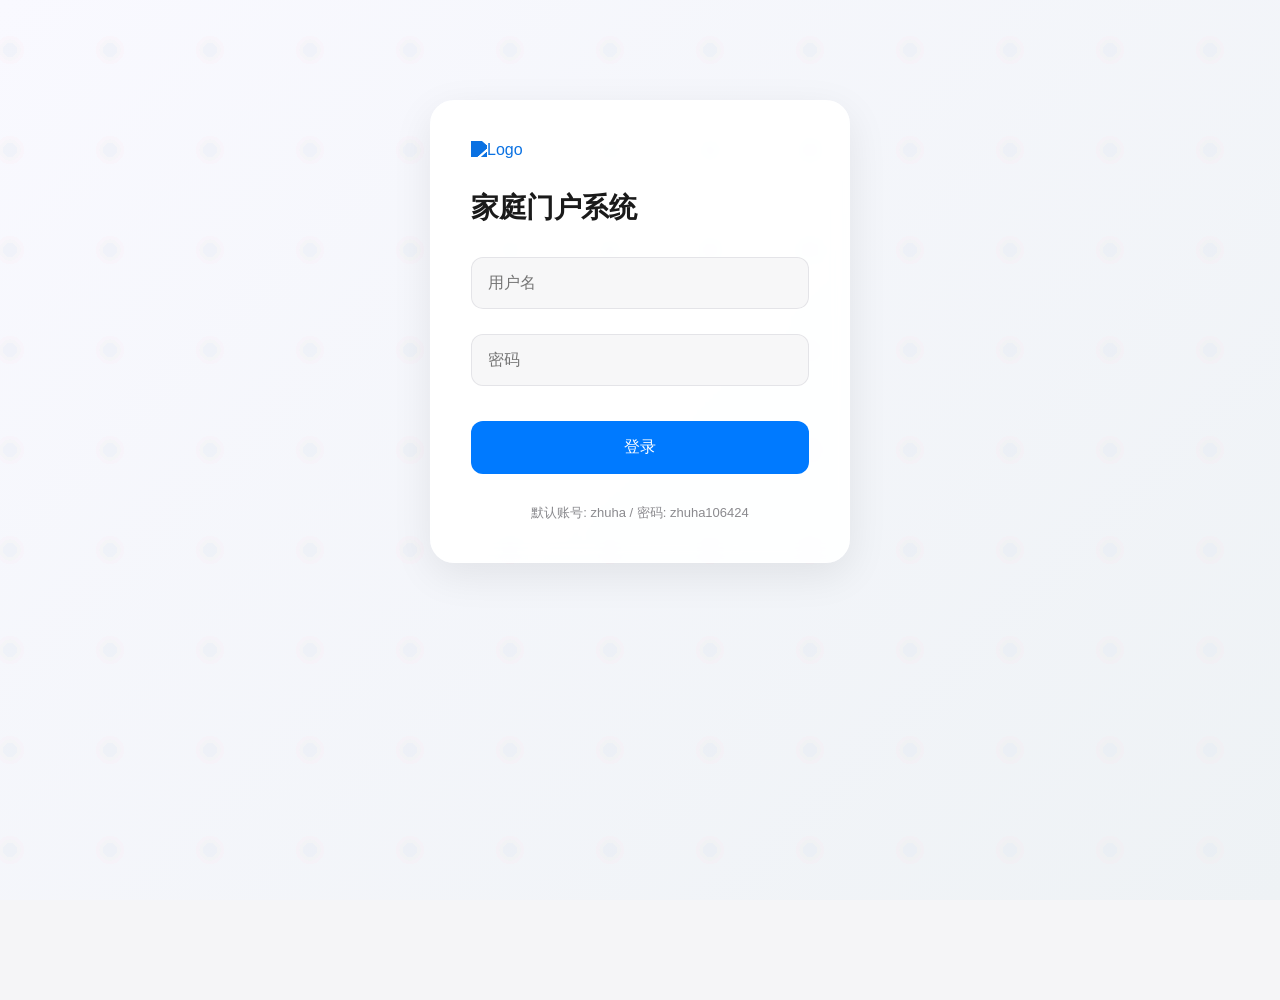
==== commit 6a7d4ce4: "Update print statement from 'Hello' to 'Goodbye'" ====
--- a/index_backup.html
+++ b/index_backup.html
@@ -5,6 +5,7 @@
     <meta name="viewport" content="width=device-width, initial-scale=1.0">
     <title>家庭门户系统</title>
     <style>
+        /* ==================== 此处为原版完整 CSS，未作任何删减 ==================== */
         * {
             margin: 0;
             padding: 0;
@@ -18,7 +19,6 @@
             overflow-x: hidden;
         }
 
-        /* 动态背景 */
         .bg-animation {
             position: fixed;
             top: 0;
@@ -51,7 +51,6 @@
             100% { transform: rotate(360deg); }
         }
 
-        /* 登录界面 */
         .login-container {
             background: rgba(255, 255, 255, 0.92);
             padding: 40px;
@@ -125,6 +124,13 @@
             transform: translateY(-2px);
             box-shadow: 0 5px 15px rgba(0, 122, 255, 0.3);
         }
+        
+        .btn-danger {
+            background: #e74c3c;
+        }
+        .btn-danger:hover {
+            background: #c0392b;
+        }
 
         .error-msg {
             color: #ff453a;
@@ -140,7 +146,6 @@
             text-align: center;
         }
 
-        /* 主界面 */
         .main-container {
             display: none;
             width: 100%;
@@ -148,7 +153,6 @@
             padding: 40px;
         }
 
-        /* 侧边栏 */
         .sidebar {
             width: 240px;
             background: white;
@@ -226,13 +230,11 @@
             font-size: 18px;
         }
 
-        /* 主内容区 */
         .main-content {
             margin-left: 240px;
             padding: 0 20px;
         }
 
-        /* 欢迎区域 */
         .welcome-section {
             background: linear-gradient(135deg, #007AFF 0%, #0040FF 100%);
             color: white;
@@ -269,8 +271,19 @@
             background: rgba(255, 255, 255, 0.9);
             transform: translateY(-2px);
         }
-
-        /* 内容卡片 */
+        
+        .toolbar {
+            display: flex;
+            justify-content: flex-end;
+            gap: 10px;
+            margin-bottom: 15px;
+        }
+        .toolbar button {
+            width: auto;
+            padding: 8px 16px;
+            font-size: 14px;
+        }
+
         .card-grid {
             display: grid;
             grid-template-columns: repeat(auto-fill, minmax(300px, 1fr));
@@ -327,7 +340,6 @@
             color: #999;
         }
 
-        /* 家庭成员管理 */
         .member-list {
             list-style: none;
         }
@@ -383,8 +395,11 @@
         .member-actions button:hover {
             background: rgba(0, 122, 255, 0.1);
         }
-
-        /* 家庭设备控制 */
+        
+        .member-actions .delete-btn {
+            color: #e74c3c;
+        }
+
         .device-grid {
             display: grid;
             grid-template-columns: repeat(auto-fill, minmax(200px, 1fr));
@@ -470,7 +485,6 @@
             color: #ccc;
         }
 
-        /* 家庭相册 */
         .photo-grid {
             display: grid;
             grid-template-columns: repeat(auto-fill, minmax(200px, 1fr));
@@ -482,7 +496,7 @@
             overflow: hidden;
             border-radius: 12px;
             height: 0;
-            padding-bottom: 100%; /* 正方形 */
+            padding-bottom: 100%;
             background: #f0f0f0;
         }
 
@@ -538,7 +552,6 @@
             color: white;
         }
 
-        /* 家庭日历 */
         .calendar-container {
             background: white;
             border-radius: 16px;
@@ -614,7 +627,6 @@
             color: #007AFF;
         }
 
-        /* 消息通知 */
         .notification-list {
             list-style: none;
         }
@@ -668,7 +680,6 @@
             color: #007AFF;
         }
 
-        /* 设置 */
         .settings-section {
             margin-bottom: 25px;
         }
@@ -724,14 +735,8 @@
             color: #666;
         }
 
-        /* 个人信息 */
         .profile-section {
             margin-bottom: 30px;
-        }
-
-        .profile-section h3 {
-            font-size: 16px;
-            margin-bottom: 15px;
         }
 
         .profile-info {
@@ -768,7 +773,6 @@
             color: #666;
         }
 
-        /* 模态框 */
         .modal {
             display: none;
             position: fixed;
@@ -849,7 +853,6 @@
             color: white;
         }
 
-        /* 日程表模态框 */
         .schedule-item {
             border-bottom: 1px solid #f0f0f0;
             padding: 15px 0;
@@ -875,7 +878,6 @@
             color: #666;
         }
 
-        /* 页脚 */
         .footer {
             text-align: center;
             padding: 30px 0;
@@ -886,7 +888,6 @@
     </style>
 </head>
 <body>
-    <!-- 动态背景 -->
     <div class="bg-animation"></div>
 
     <!-- 登录界面 -->
@@ -902,1333 +903,470 @@
             </div>
             <button type="submit">登录</button>
         </form>
-        <div class="error-msg"></div>
+        <div class="error-msg" id="errorMsg"></div>
+        <p class="footer-text">默认账号: zhuha / 密码: zhuha106424</p>
     </div>
 
     <!-- 主界面 -->
     <div class="main-container">
-        <!-- 侧边栏 -->
         <div class="sidebar">
-            <div class="user-profile" onclick="showProfile()">
-                <div class="user-avatar">张</div>
+            <div class="user-profile" onclick="showSection('profile-section')">
+                <div class="user-avatar" id="userAvatar">张</div>
                 <div class="user-info">
-                    <h3 id="current-username">张三</h3>
-                    <p id="current-role">管理员</p>
+                    <h3 id="currentUser">张三</h3>
+                    <p id="currentRole">管理员</p>
                 </div>
             </div>
             <ul class="sidebar-menu">
-                <li><a href="#" class="active" onclick="showSection('welcome-section'); return false;"><i>🏠</i> 首页</a></li>
-                <li><a href="#" onclick="showSection('family-members'); return false;"><i>👥</i> 家庭成员</a></li>
-                <li><a href="#" onclick="showSection('devices-section'); return false;"><i>🔌</i> 家庭设备</a></li>
-                <li><a href="#" onclick="showSection('photos-section'); return false;"><i>🖼️</i> 家庭相册</a></li>
-                <li><a href="#" onclick="showSection('calendar-section'); return false;"><i>📅</i> 家庭日历</a></li>
-                <li><a href="#" onclick="showSection('notifications-section'); return false;"><i>🔔</i> 消息通知</a></li>
-                <li><a href="#" onclick="showSection('settings-section'); return false;"><i>⚙️</i> 系统设置</a></li>
+                <li><a href="#" class="active" onclick="showSection('welcome-section')">🏠 首页</a></li>
+                <li><a href="#" onclick="showSection('family-members')">👥 家庭成员</a></li>
+                <li><a href="#" onclick="showSection('devices-section')">🔌 家庭设备</a></li>
+                <li><a href="#" onclick="showSection('photos-section')">🖼️ 家庭相册</a></li>
+                <li><a href="#" onclick="showSection('calendar-section')">📅 家庭日历</a></li>
+                <li><a href="#" onclick="showSection('notifications-section')">🔔 消息通知</a></li>
+                <li><a href="#" onclick="showSection('settings-section')">⚙️ 系统设置</a></li>
             </ul>
         </div>
 
-        <!-- 主内容区 -->
         <div class="main-content">
             <!-- 欢迎区域 -->
             <div id="welcome-section" class="content-section">
+                <div class="toolbar">
+                    <button onclick="exportData()">📥 导出数据</button>
+                    <button onclick="document.getElementById('importFile').click()">📤 导入数据</button>
+                    <input type="file" id="importFile" accept=".json" style="display:none" onchange="importData(event)">
+                    <button class="btn-danger" onclick="resetAll()">🔄 重置默认</button>
+                </div>
                 <div class="welcome-section">
-                    <h2>欢迎回家，<span id="welcome-username">张三</span>！</h2>
-                    <p>今天是 <span id="current-date">2025年1月21日</span>，气温宜人，适合外出活动。</p>
-                    <p>您有 <b>2条新消息</b> 和 <b>1个待办事项</b>。</p>
+                    <h2>欢迎回家，<span id="welcomeUser">张三</span>！</h2>
+                    <p>今天是 <span id="currentDate"></span>。</p>
+                    <p>您有 <b id="msgCount">2</b> 条新消息 和 <b id="todoCount">0</b> 个待办事项。</p>
                     <button class="action-btn" onclick="showModal('add-event-modal')">添加新日程</button>
                 </div>
 
                 <div class="card-grid">
                     <div class="card">
-                        <div class="card-header">
-                            <h3>家庭日程</h3>
-                            <div class="card-icon">📅</div>
+                        <div class="card-header"><h3>家庭日程</h3><div class="card-icon">📅</div></div>
+                        <div class="card-content" id="homeScheduleList"></div>
+                        <div class="card-footer"><span id="scheduleNum">0个日程</span><a href="#" onclick="showSection('calendar-section')">查看全部</a></div>
+                    </div>
+                    <div class="card">
+                        <div class="card-header"><h3>设备状态</h3><div class="card-icon">🔌</div></div>
+                        <div class="card-content" id="homeDeviceSummary"></div>
+                        <div class="card-footer"><span id="deviceStatusText">—</span><a href="#" onclick="showSection('devices-section')">查看全部</a></div>
+                    </div>
+                    <div class="card">
+                        <div class="card-header"><h3>家庭成员</h3><div class="card-icon">👥</div></div>
+                        <div class="card-content" id="homeMemberList"></div>
+                        <div class="card-footer"><span id="memberNum">—</span><a href="#" onclick="showSection('family-members')">查看全部</a></div>
+                    </div>
+                    <div class="card">
+                        <div class="card-header"><h3>近期消息</h3><div class="card-icon">🔔</div></div>
+                        <div class="card-content" style="font-size: 13px; color: #666;">
+                            <div style="margin-bottom: 10px;"><span style="font-weight: bold;">李四</span> 提醒您：明早有家庭早餐</div>
+                            <div>系统通知：家庭设备更新已完成</div>
                         </div>
-                        <div class="card-content">
-                            <div class="schedule-item">
-                                <div class="schedule-time">今天 14:30</div>
-                                <div class="schedule-title">家庭会议</div>
-                                <div class="schedule-location">客厅</div>
-                            </div>
-                            <div class="schedule-item">
-                                <div class="schedule-time">明天 09:00</div>
-                                <div class="schedule-title">李四医生预约</div>
-                                <div class="schedule-location">人民医院</div>
-                            </div>
+                        <div class="card-footer"><a href="#" onclick="showSection('notifications-section')">查看全部</a></div>
+                    </div>
+                </div>
+                
+                <!-- 首页待办事项 -->
+                <div class="card" style="max-width: 600px;">
+                    <div class="card-header"><h3>📝 待办事项</h3></div>
+                    <div class="card-content">
+                        <div style="display:flex; gap: 8px; margin-bottom: 10px;">
+                            <input type="text" id="todoInput" placeholder="添加待办..." style="flex:1; padding: 8px; border-radius: 8px; border: 1px solid #ddd;">
+                            <button onclick="addTodo()" style="width:auto; padding: 8px 16px;">添加</button>
                         </div>
-                        <div class="card-footer">
-                            <span>2个日程</span>
-                            <a href="#" onclick="showSection('calendar-section'); return false;">查看全部</a>
-                        </div>
-                    </div>
-
-                    <div class="card">
-                        <div class="card-header">
-                            <h3>设备状态</h3>
-                            <div class="card-icon">🔌</div>
-                        </div>
-                        <div class="card-content">
-                            <div style="display: flex; justify-content: space-between; margin-bottom: 10px;">
-                                <span>智能灯光</span>
-                                <span class="device-status">开启</span>
-                            </div>
-                            <div style="display: flex; justify-content: space-between; margin-bottom: 10px;">
-                                <span>空调</span>
-                                <span class="device-status">关闭</span>
-                            </div>
-                            <div style="display: flex; justify-content: space-between;">
-                                <span>温湿度</span>
-                                <span>24°C / 45%</span>
-                            </div>
-                        </div>
-                        <div class="card-footer">
-                            <span>8个设备</span>
-                            <a href="#" onclick="showSection('devices-section'); return false;">查看全部</a>
-                        </div>
-                    </div>
-
-                    <div class="card">
-                        <div class="card-header">
-                            <h3>家庭成员</h3>
-                            <div class="card-icon">👥</div>
-                        </div>
-                        <div class="card-content">
-                            <div style="display: flex; align-items: center; margin-bottom: 10px;">
-                                <span style="width: 25px; height: 25px; border-radius: 50%; background: #007AFF; color: white; display: flex; align-items: center; justify-content: center; margin-right: 10px;">张</span>
-                                <span>张三</span>
-                            </div>
-                            <div style="display: flex; align-items: center; margin-bottom: 10px;">
-                                <span style="width: 25px; height: 25px; border-radius: 50%; background: #FF5757; color: white; display: flex; align-items: center; justify-content: center; margin-right: 10px;">李</span>
-                                <span>李四</span>
-                            </div>
-                            <div style="display: flex; align-items: center;">
-                                <span style="width: 25px; height: 25px; border-radius: 50%; background: #57FF8C; color: white; display: flex; align-items: center; justify-content: center; margin-right: 10px;">王</span>
-                                <span>王五</span>
-                            </div>
-                        </div>
-                        <div class="card-footer">
-                            <span>3位成员</span>
-                            <a href="#" onclick="showSection('family-members'); return false;">查看全部</a>
-                        </div>
-                    </div>
-
-                    <div class="card">
-                        <div class="card-header">
-                            <h3>近期消息</h3>
-                            <div class="card-icon">🔔</div>
-                        </div>
-                        <div class="card-content" style="font-size: 13px; color: #666;">
-                            <div style="margin-bottom: 10px;">
-                                <span style="font-weight: bold;">李四</span> 提醒您：明早有家庭早餐
-                            </div>
-                            <div>
-                                系统通知：家庭设备更新已完成
-                            </div>
-                        </div>
-                        <div class="card-footer">
-                            <span>5条消息</span>
-                            <a href="#" onclick="showSection('notifications-section'); return false;">查看全部</a>
-                        </div>
+                        <ul id="todoList" style="list-style:none; padding:0;"></ul>
                     </div>
                 </div>
             </div>
 
-            <!-- 个人信息 -->
-            <div id="profile-section" class="content-section" style="display: none;">
-                <h2>个人信息</h2>
-                <div class="profile-section">
-                    <div class="profile-info">
-                        <div class="profile-avatar">张</div>
-                        <div class="profile-details">
-                            <h4 id="profile-username">张三</h4>
-                            <p id="profile-role">管理员</p>
+            <!-- 家庭成员 -->
+            <div id="family-members" class="content-section" style="display:none">
+                <h2>家庭成员管理</h2>
+                <div style="margin-bottom: 20px; display: flex; justify-content: space-between;">
+                    <p>管理您的家庭成员</p>
+                    <button onclick="showModal('add-member-modal')">添加成员</button>
+                </div>
+                <ul class="member-list" id="memberList"></ul>
+            </div>
+
+            <!-- 家庭设备 -->
+            <div id="devices-section" class="content-section" style="display:none">
+                <h2>家庭设备控制</h2>
+                <div style="margin-bottom: 20px; display: flex; justify-content: space-between;">
+                    <p>远程控制您的家庭智能设备</p>
+                    <button onclick="showModal('add-device-modal')">添加设备</button>
+                </div>
+                <div class="device-grid" id="deviceGrid"></div>
+            </div>
+            
+            <!-- 家庭相册 (占位) -->
+            <div id="photos-section" class="content-section" style="display:none">
+                <h2>家庭相册</h2>
+                <p>此模块功能保持不变，数据持久化将在下一阶段加入。</p>
+                <div class="photo-grid">
+                    <div class="photo-item"><img src="https://via.placeholder.com/400x400" alt=""><div class="photo-overlay">2024年家庭聚会</div></div>
+                    <div class="photo-item"><img src="https://via.placeholder.com/400x400" alt=""><div class="photo-overlay">王五的生日</div></div>
+                </div>
+            </div>
+
+            <!-- 家庭日历 -->
+            <div id="calendar-section" class="content-section" style="display:none">
+                <h2>家庭日历</h2>
+                <div style="margin-bottom: 20px; display: flex; justify-content: space-between;">
+                    <p>管理家庭日程和活动</p>
+                    <button onclick="showModal('add-event-modal')">新建日程</button>
+                </div>
+                <div class="calendar-container">
+                    <div class="calendar-header">
+                        <h3 id="calendarMonth"></h3>
+                        <div class="calendar-nav">
+                            <button onclick="changeMonth(-1)">◀</button>
+                            <button onclick="changeMonth(1)">▶</button>
                         </div>
                     </div>
-                    <p>管理您的个人资料和账户设置。</p>
+                    <div class="calendar-days">
+                        <div class="calendar-day-header">日</div><div class="calendar-day-header">一</div><div class="calendar-day-header">二</div><div class="calendar-day-header">三</div><div class="calendar-day-header">四</div><div class="calendar-day-header">五</div><div class="calendar-day-header">六</div>
+                    </div>
+                    <div class="calendar-days" id="calendarBody"></div>
                 </div>
-
-                <div class="settings-section">
-                    <h3>账户设置</h3>
-                    <div class="settings-item" onclick="showModal('edit-profile-modal')">
-                        <div class="settings-item-left">
-                            <div class="settings-item-icon">👤</div>
-                            <div class="settings-item-content">
-                                <h4>个人信息</h4>
-                                <p>修改您的个人资料</p>
-                            </div>
-                        </div>
-                        <span>></span>
-                    </div>
-                    <div class="settings-item" onclick="showModal('password-settings-modal')">
-                        <div class="settings-item-left">
-                            <div class="settings-item-icon">🔒</div>
-                            <div class="settings-item-content">
-                                <h4>密码设置</h4>
-                                <p>更改您的登录密码</p>
-                            </div>
-                        </div>
-                        <span>></span>
-                    </div>
-                </div>
-
-                <div class="settings-section">
-                    <h3>通知设置</h3>
-                    <div class="settings-item" onclick="showModal('notification-settings-modal')">
-                        <div class="settings-item-left">
-                            <div class="settings-item-icon">🔔</div>
-                            <div class="settings-item-content">
-                                <h4>消息通知</h4>
-                                <p>管理通知类型和偏好</p>
-                            </div>
-                        </div>
-                        <span>></span>
-                    </div>
-                    <div class="settings-item" onclick="showModal('email-settings-modal')">
-                        <div class="settings-item-left">
-                            <div class="settings-item-icon">📧</div>
-                            <div class="settings-item-content">
-                                <h4>邮件设置</h4>
-                                <p>配置邮件通知</p>
-                            </div>
-                        </div>
-                        <span>></span>
+            </div>
+            
+            <!-- 消息通知 (占位) -->
+            <div id="notifications-section" class="content-section" style="display:none">
+                <h2>消息通知</h2>
+                <p>此模块功能保持不变。</p>
+            </div>
+
+            <!-- 系统设置 (占位) -->
+            <div id="settings-section" class="content-section" style="display:none">
+                <h2>系统设置</h2>
+                <p>此模块功能保持不变。</p>
+            </div>
+            
+            <!-- 个人信息 -->
+            <div id="profile-section" class="content-section" style="display:none">
+                <h2>个人信息</h2>
+                <div class="profile-info">
+                    <div class="profile-avatar" id="profileAvatar">张</div>
+                    <div class="profile-details">
+                        <h4 id="profileName">张三</h4>
+                        <p id="profileRole">管理员</p>
                     </div>
                 </div>
             </div>
 
-            <!-- 家庭成员管理 -->
-            <div id="family-members" class="content-section" style="display: none;">
-                <h2>家庭成员管理</h2>
-                <div style="margin-bottom: 20px; display: flex; justify-content: space-between;">
-                    <p>管理您的家庭成员，设置权限和通知</p>
-                    <button onclick="showModal('add-member-modal')" style="background: #007AFF; color: white; border: none; padding: 8px 16px; border-radius: 8px; cursor: pointer;">添加成员</button>
-                </div>
-
-                <ul class="member-list">
-                    <li class="member-item">
-                        <div class="member-avatar">张</div>
-                        <div class="member-info">
-                            <h4>张三</h4>
-                            <p>管理员</p>
-                        </div>
-                        <div class="member-actions">
-                            <button onclick="editMember('张三')">编辑</button>
-                            <button onclick="deleteMember('张三')">删除</button>
-                        </div>
-                    </li>
-                    <li class="member-item">
-                        <div class="member-avatar" style="background: #FF5757;">李</div>
-                        <div class="member-info">
-                            <h4>李四</h4>
-                            <p>高级成员</p>
-                        </div>
-                        <div class="member-actions">
-                            <button onclick="editMember('李四')">编辑</button>
-                            <button onclick="deleteMember('李四')">删除</button>
-                        </div>
-                    </li>
-                    <li class="member-item">
-                        <div class="member-avatar" style="background: #57FF8C;">王</div>
-                        <div class="member-info">
-                            <h4>王五</h4>
-                            <p>普通成员</p>
-                        </div>
-                        <div class="member-actions">
-                            <button onclick="editMember('王五')">编辑</button>
-                            <button onclick="deleteMember('王五')">删除</button>
-                        </div>
-                    </li>
-                </ul>
+            <div class="footer"><p>© 2025 家庭门户系统</p></div>
+        </div>
+    </div>
+
+    <!-- 模态框 -->
+    <div id="add-member-modal" class="modal">
+        <div class="modal-content">
+            <button class="modal-close" onclick="closeModal('add-member-modal')">&times;</button>
+            <div class="modal-header"><h3>添加家庭成员</h3></div>
+            <div class="modal-form-group"><label>姓名</label><input id="memberName" placeholder="姓名"></div>
+            <div class="modal-form-group"><label>手机号</label><input id="memberPhone" placeholder="手机号"></div>
+            <div class="modal-form-group"><label>角色</label><select id="memberRole"><option>管理员</option><option>高级成员</option><option>普通成员</option></select></div>
+            <div class="modal-actions">
+                <button class="btn-secondary" onclick="closeModal('add-member-modal')">取消</button>
+                <button class="btn-primary" onclick="saveMember()">添加</button>
             </div>
-
-            <!-- 家庭设备控制 -->
-            <div id="devices-section" class="content-section" style="display: none;">
-                <h2>家庭设备控制</h2>
-                <div style="margin-bottom: 20px; display: flex; justify-content: space-between; align-items: center;">
-                    <p>远程控制您的家庭智能设备</p>
-                    <button onclick="showModal('add-device-modal')" style="background: #007AFF; color: white; border: none; padding: 8px 16px; border-radius: 8px; cursor: pointer;">添加设备</button>
-                </div>
-
-                <div class="device-grid">
-                    <div class="device-item">
-                        <div class="device-header">
-                            <h4>客厅灯光</h4>
-                            <label class="device-toggle">
-                                <input type="checkbox" checked onchange="toggleDevice('living-room-lights', this.checked)">
-                                <span class="toggle-slider"></span>
-                            </label>
-                        </div>
-                        <div class="device-status">已开启</div>
-                    </div>
-
-                    <div class="device-item">
-                        <div class="device-header">
-                            <h4>卧室灯光</h4>
-                            <label class="device-toggle">
-                                <input type="checkbox" onchange="toggleDevice('bedroom-lights', this.checked)">
-                                <span class="toggle-slider"></span>
-                            </label>
-                        </div>
-                        <div class="device-status off">已关闭</div>
-                    </div>
-
-                    <div class="device-item">
-                        <div class="device-header">
-                            <h4>空调</h4>
-                            <label class="device-toggle">
-                                <input type="checkbox" onchange="toggleDevice('air-conditioner', this.checked)">
-                                <span class="toggle-slider"></span>
-                            </label>
-                        </div>
-                        <div class="device-status off">已关闭</div>
-                    </div>
-
-                    <div class="device-item">
-                        <div class="device-header">
-                            <h4>电视</h4>
-                            <label class="device-toggle">
-                                <input type="checkbox" onchange="toggleDevice('tv', this.checked)">
-                                <span class="toggle-slider"></span>
-                            </label>
-                        </div>
-                        <div class="device-status off">已关闭</div>
-                    </div>
-
-                    <div class="device-item">
-                        <div class="device-header">
-                            <h4>智能门锁</h4>
-                            <label class="device-toggle">
-                                <input type="checkbox" checked onchange="toggleDevice('smart-lock', this.checked)">
-                                <span class="toggle-slider"></span>
-                            </label>
-                        </div>
-                        <div class="device-status">已开启</div>
-                    </div>
-
-                    <div class="device-item">
-                        <div class="device-header">
-                            <h4>加湿器</h4>
-                            <label class="device-toggle">
-                                <input type="checkbox" onchange="toggleDevice('humidifier', this.checked)">
-                                <span class="toggle-slider"></span>
-                            </label>
-                        </div>
-                        <div class="device-status off">已关闭</div>
-                    </div>
-                </div>
-
-                <div style="margin-top: 30px; background: white; border-radius: 16px; padding: 20px; box-shadow: 0 5px 15px rgba(0, 0, 0, 0.05);">
-                    <h3 style="margin-bottom: 15px;">设备状态统计</h3>
-                    <div style="display: flex; justify-content: space-between;">
-                        <div style="text-align: center;">
-                            <h4 style="font-size: 24px; color: #007AFF;">3</h4>
-                            <p style="font-size: 12px; color: #666;">已开启</p>
-                        </div>
-                        <div style="text-align: center;">
-                            <h4 style="font-size: 24px; color: #ccc;">3</h4>
-                            <p style="font-size: 12px; color: #666;">已关闭</p>
-                        </div>
-                        <div style="text-align: center;">
-                            <h4 style="font-size: 24px; color: #666;">6</h4>
-                            <p style="font-size: 12px; color: #666;">总设备</p>
-                        </div>
-                    </div>
-                </div>
+        </div>
+    </div>
+
+    <div id="add-device-modal" class="modal">
+        <div class="modal-content">
+            <button class="modal-close" onclick="closeModal('add-device-modal')">&times;</button>
+            <div class="modal-header"><h3>添加新设备</h3></div>
+            <div class="modal-form-group"><label>设备名称</label><input id="deviceName" placeholder="如：卧室灯"></div>
+            <div class="modal-form-group"><label>位置</label><input id="deviceLocation" placeholder="如：卧室"></div>
+            <div class="modal-actions">
+                <button class="btn-secondary" onclick="closeModal('add-device-modal')">取消</button>
+                <button class="btn-primary" onclick="saveDevice()">添加</button>
             </div>
-
-            <!-- 家庭相册 -->
-            <div id="photos-section" class="content-section" style="display: none;">
-                <h2>家庭相册</h2>
-                <div style="margin-bottom: 20px; display: flex; justify-content: space-between;">
-                    <p>记录家庭美好瞬间</p>
-                    <button onclick="showModal('add-photo-modal')" style="background: #007AFF; color: white; border: none; padding: 8px 16px; border-radius: 8px; cursor: pointer;">上传照片</button>
-                </div>
-
-                <div class="album-filters">
-                    <span class="album-filter active">全部</span>
-                    <span class="album-filter">节日</span>
-                    <span class="album-filter">生日</span>
-                    <span class="album-filter">旅行</span>
-                    <span class="album-filter">聚会</span>
-                </div>
-
-                <div class="photo-grid">
-                    <div class="photo-item">
-                        <img src="https://via.placeholder.com/400x400" alt="家庭照片">
-                        <div class="photo-overlay">2024年家庭聚会</div>
-                    </div>
-                    <div class="photo-item">
-                        <img src="https://via.placeholder.com/400x400" alt="家庭照片">
-                        <div class="photo-overlay">王五的生日</div>
-                    </div>
-                    <div class="photo-item">
-                        <img src="https://via.placeholder.com/400x400" alt="家庭照片">
-                        <div class="photo-overlay">春季郊游</div>
-                    </div>
-                    <div class="photo-item">
-                        <img src="https://via.placeholder.com/400x400" alt="家庭照片">
-                        <div class="photo-overlay">新年晚餐</div>
-                    </div>
-                    <div class="photo-item">
-                        <img src="https://via.placeholder.com/400x400" alt="家庭照片">
-                        <div class="photo-overlay">李四的毕业典礼</div>
-                    </div>
-                    <div class="photo-item">
-                        <img src="https://via.placeholder.com/400x400" alt="家庭照片">
-                        <div class="photo-overlay">周末野餐</div>
-                    </div>
-                </div>
+        </div>
+    </div>
+    
+    <div id="add-event-modal" class="modal">
+        <div class="modal-content">
+            <button class="modal-close" onclick="closeModal('add-event-modal')">&times;</button>
+            <div class="modal-header"><h3>新建日程</h3></div>
+            <div class="modal-form-group"><label>标题</label><input id="eventTitle" placeholder="日程标题"></div>
+            <div class="modal-form-group"><label>日期</label><input type="date" id="eventDate"></div>
+            <div class="modal-form-group"><label>时间</label><input type="time" id="eventTime"></div>
+            <div class="modal-actions">
+                <button class="btn-secondary" onclick="closeModal('add-event-modal')">取消</button>
+                <button class="btn-primary" onclick="saveEvent()">保存</button>
             </div>
-
-            <!-- 家庭日历 -->
-            <div id="calendar-section" class="content-section" style="display: none;">
-                <h2>家庭日历</h2>
-                <div style="margin-bottom: 20px; display: flex; justify-content: space-between;">
-                    <p>管理家庭日程和活动</p>
-                    <button onclick="showModal('add-event-modal')" style="background: #007AFF; color: white; border: none; padding: 8px 16px; border-radius: 8px; cursor: pointer;">新建日程</button>
-                </div>
-
-                <div class="calendar-container">
-                    <div class="calendar-header">
-                        <h3 id="calendar-month">2025年1月</h3>
-                        <div class="calendar-nav">
-                            <button onclick="prevMonth()">◀</button>
-                            <button onclick="nextMonth()">▶</button>
-                        </div>
-                    </div>
-
-                    <div class="calendar-days">
-                        <div class="calendar-day-header">周日</div>
-                        <div class="calendar-day-header">周一</div>
-                        <div class="calendar-day-header">周二</div>
-                        <div class="calendar-day-header">周三</div>
-                        <div class="calendar-day-header">周四</div>
-                        <div class="calendar-day-header">周五</div>
-                        <div class="calendar-day-header">周六</div>
-
-                        <!-- 日历天数将通过JavaScript动态生成 -->
-                        <div id="calendar-days-container"></div>
-                    </div>
-                </div>
-
-                <div style="margin-top: 30px;">
-                    <h3 style="margin-bottom: 15px;">待办事项</h3>
-                    <div style="background: white; border-radius: 16px; padding: 20px; box-shadow: 0 5px 15px rgba(0, 0, 0, 0.05);">
-                        <div style="display: flex; align-items: center; margin-bottom: 15px;">
-                            <input type="checkbox" style="margin-right: 10px;">
-                            <span style="font-size: 14px;">购买生日蛋糕</span>
-                        </div>
-                        <div style="display: flex; align-items: center; margin-bottom: 15px;">
-                            <input type="checkbox" style="margin-right: 10px;">
-                            <span style="font-size: 14px;">储备家庭聚会食材</span>
-                        </div>
-                        <div style="display: flex; align-items: center;">
-                            <input type="checkbox" style="margin-right: 10px;">
-                            <span style="font-size: 14px;">预约体检</span>
-                        </div>
-                    </div>
-                </div>
-            </div>
-
-            <!-- 消息通知 -->
-            <div id="notifications-section" class="content-section" style="display: none;">
-                <h2>消息通知</h2>
-                <div style="margin-bottom: 20px;">
-                    <p>查看家庭成员发送的消息和系统通知</p>
-                </div>
-
-                <ul class="notification-list">
-                    <li class="notification-item" onclick="markAsRead(1)">
-                        <div class="notification-icon">📧</div>
-                        <div class="notification-content">
-                            <h4>李四</h4>
-                            <p>明早有家庭早餐，请准时参加</p>
-                        </div>
-                        <div class="notification-time unread">10分钟前</div>
-                    </li>
-                    <li class="notification-item" onclick="markAsRead(2)">
-                        <div class="notification-icon">🔔</div>
-                        <div class="notification-content">
-                            <h4>系统</h4>
-                            <p>家庭设备更新已完成</p>
-                        </div>
-                        <div class="notification-time unread">1小时前</div>
-                    </li>
-                    <li class="notification-item" onclick="markAsRead(3)">
-                        <div class="notification-icon">👤</div>
-                        <div class="notification-content">
-                            <h4>王五</h4>
-                            <p>我已经安全到家</p>
-                        </div>
-                        <div class="notification-time">昨天</div>
-                    </li>
-                    <li class="notification-item" onclick="markAsRead(4)">
-                        <div class="notification-icon">🔄</div>
-                        <div class="notification-content">
-                            <h4>系统</h4>
-                            <p>家庭网络已连接</p>
-                        </div>
-                        <div class="notification-time">前天</div>
-                    </li>
-                    <li class="notification-item" onclick="markAsRead(5)">
-                        <div class="notification-icon">🛒</div>
-                        <div class="notification-content">
-                            <h4>张三</h4>
-                            <p>我已购买了家庭所需用品</p>
-                        </div>
-                        <div class="notification-time">3天前</div>
-                    </li>
-                </ul>
-            </div>
-
-            <!-- 系统设置 -->
-            <div id="settings-section" class="content-section" style="display: none;">
-                <h2>系统设置</h2>
-                <div style="margin-bottom: 20px;">
-                    <p>配置您的家庭门户系统</p>
-                </div>
-
-                <div class="settings-section">
-                    <h3>账户设置</h3>
-                    <div class="settings-item" onclick="showModal('profile-settings-modal')">
-                        <div class="settings-item-left">
-                            <div class="settings-item-icon">👤</div>
-                            <div class="settings-item-content">
-                                <h4>个人信息</h4>
-                                <p>修改您的个人资料</p>
-                            </div>
-                        </div>
-                        <span>></span>
-                    </div>
-                    <div class="settings-item" onclick="showModal('password-settings-modal')">
-                        <div class="settings-item-left">
-                            <div class="settings-item-icon">🔒</div>
-                            <div class="settings-item-content">
-                                <h4>密码设置</h4>
-                                <p>更改您的登录密码</p>
-                            </div>
-                        </div>
-                        <span>></span>
-                    </div>
-                </div>
-
-                <div class="settings-section">
-                    <h3>通知设置</h3>
-                    <div class="settings-item" onclick="showModal('notification-settings-modal')">
-                        <div class="settings-item-left">
-                            <div class="settings-item-icon">🔔</div>
-                            <div class="settings-item-content">
-                                <h4>消息通知</h4>
-                                <p>管理通知类型和偏好</p>
-                            </div>
-                        </div>
-                        <span>></span>
-                    </div>
-                    <div class="settings-item" onclick="showModal('email-settings-modal')">
-                        <div class="settings-item-left">
-                            <div class="settings-item-icon">📧</div>
-                            <div class="settings-item-content">
-                                <h4>邮件设置</h4>
-                                <p>配置邮件通知</p>
-                            </div>
-                        </div>
-                        <span>></span>
-                    </div>
-                </div>
-
-                <div class="settings-section">
-                    <h3>系统偏好</h3>
-                    <div class="settings-item" onclick="toggleTheme()">
-                        <div class="settings-item-left">
-                            <div class="settings-item-icon">🌙</div>
-                            <div class="settings-item-content">
-                                <h4>深色模式</h4>
-                                <p>开启/关闭深色主题</p>
-                            </div>
-                        </div>
+        </div>
+    </div>
+
+    <script>
+        // ==================== 数据存储与加载 (核心逻辑) ====================
+        const DB_KEYS = {
+            members: 'family_members',
+            devices: 'family_devices',
+            events: 'family_events',
+            todos: 'family_todos'
+        };
+
+        function loadData(key, defaultVal) {
+            const data = localStorage.getItem(key);
+            return data ? JSON.parse(data) : defaultVal;
+        }
+
+        function saveData(key, data) {
+            localStorage.setItem(key, JSON.stringify(data));
+        }
+
+        let members = loadData(DB_KEYS.members, [
+            { name: '张三', role: '管理员', phone: '138****0001' },
+            { name: '李四', role: '高级成员', phone: '139****0002' },
+            { name: '王五', role: '普通成员', phone: '137****0003' }
+        ]);
+        
+        let devices = loadData(DB_KEYS.devices, [
+            { id: 1, name: '客厅灯光', location: '客厅', on: true },
+            { id: 2, name: '卧室灯光', location: '卧室', on: false },
+            { id: 3, name: '空调', location: '客厅', on: false }
+        ]);
+        
+        let events = loadData(DB_KEYS.events, [
+            { date: '2025-01-21', title: '家庭会议', time: '14:30', location: '客厅' },
+            { date: '2025-01-22', title: '李四医生预约', time: '09:00', location: '人民医院' }
+        ]);
+
+        let todos = loadData(DB_KEYS.todos, []);
+        
+        let currentMonth = new Date().getMonth();
+        let currentYear = new Date().getFullYear();
+
+        // ==================== UI 渲染函数 ====================
+        function renderAll() {
+            renderMembers();
+            renderDevices();
+            renderHomeSummary();
+            renderTodos();
+            renderCalendar();
+        }
+        
+        function renderMembers() {
+            const ul = document.getElementById('memberList');
+            const homeUl = document.getElementById('homeMemberList');
+            ul.innerHTML = members.map((m, i) => `
+                <li class="member-item">
+                    <div class="member-avatar">${m.name.charAt(0)}</div>
+                    <div class="member-info"><h4>${m.name}</h4><p>${m.role}</p></div>
+                    <div class="member-actions"><button class="delete-btn" onclick="deleteMember(${i})">删除</button></div>
+                </li>
+            `).join('');
+            homeUl.innerHTML = members.slice(0, 3).map(m => `<div>${m.name} (${m.role})</div>`).join('');
+            document.getElementById('memberNum').innerText = `${members.length}位成员`;
+            saveData(DB_KEYS.members, members);
+        }
+        
+        function renderDevices() {
+            const grid = document.getElementById('deviceGrid');
+            const homeSummary = document.getElementById('homeDeviceSummary');
+            grid.innerHTML = devices.map(d => `
+                <div class="device-item">
+                    <div class="device-header"><h4>${d.name}</h4>
                         <label class="device-toggle">
-                            <input type="checkbox" id="dark-mode-toggle">
+                            <input type="checkbox" ${d.on ? 'checked' : ''} onchange="toggleDevice(${d.id}, this.checked)">
                             <span class="toggle-slider"></span>
                         </label>
                     </div>
-                    <div class="settings-item" onclick="showModal('language-settings-modal')">
-                        <div class="settings-item-left">
-                            <div class="settings-item-icon">🌐</div>
-                            <div class="settings-item-content">
-                                <h4>语言设置</h4>
-                                <p>更改系统语言</p>
-                            </div>
-                        </div>
-                        <span>></span>
-                    </div>
+                    <div class="device-status ${d.on ? '' : 'off'}">${d.on ? '已开启' : '已关闭'}</div>
                 </div>
-            </div>
-
-            <!-- 页脚 -->
-            <div class="footer">
-                <p>© 2025 家庭门户系统 - 连接您的家庭</p>
-            </div>
-        </div>
-    </div>
-
-    <!-- 模态框 - 添加家庭成员 -->
-    <div id="add-member-modal" class="modal">
-        <div class="modal-content">
-            <button class="modal-close" onclick="closeModal('add-member-modal')">&times;</button>
-            <div class="modal-header">
-                <h3>添加家庭成员</h3>
-            </div>
-            <div class="modal-body">
-                <div class="modal-form-group">
-                    <label for="member-name">姓名</label>
-                    <input type="text" id="member-name" placeholder="请输入成员姓名">
-                </div>
-                <div class="modal-form-group">
-                    <label for="member-phone">手机号</label>
-                    <input type="tel" id="member-phone" placeholder="请输入手机号">
-                </div>
-                <div class="modal-form-group">
-                    <label for="member-role">成员角色</label>
-                    <select id="member-role">
-                        <option value="admin">管理员</option>
-                        <option value="advanced">高级成员</option>
-                        <option value="basic">普通成员</option>
-                    </select>
-                </div>
-            </div>
-            <div class="modal-actions">
-                <button class="btn-secondary" onclick="closeModal('add-member-modal')">取消</button>
-                <button class="btn-primary" onclick="addMember()">添加</button>
-            </div>
-        </div>
-    </div>
-
-    <!-- 模态框 - 添加设备 -->
-    <div id="add-device-modal" class="modal">
-        <div class="modal-content">
-            <button class="modal-close" onclick="closeModal('add-device-modal')">&times;</button>
-            <div class="modal-header">
-                <h3>添加新设备</h3>
-            </div>
-            <div class="modal-body">
-                <div class="modal-form-group">
-                    <label for="device-name">设备名称</label>
-                    <input type="text" id="device-name" placeholder="请输入设备名称">
-                </div>
-                <div class="modal-form-group">
-                    <label for="device-type">设备类型</label>
-                    <select id="device-type">
-                        <option value="light">灯光</option>
-                        <option value="climate">气候控制</option>
-                        <option value="security">安全设备</option>
-                        <option value="entertainment">娱乐设备</option>
-                        <option value="other">其他</option>
-                    </select>
-                </div>
-                <div class="modal-form-group">
-                    <label for="device-location">位置</label>
-                    <input type="text" id="device-location" placeholder="例如：客厅、卧室">
-                </div>
-            </div>
-            <div class="modal-actions">
-                <button class="btn-secondary" onclick="closeModal('add-device-modal')">取消</button>
-                <button class="btn-primary" onclick="addDevice()">添加</button>
-            </div>
-        </div>
-    </div>
-
-    <!-- 模态框 - 添加照片 -->
-    <div id="add-photo-modal" class="modal">
-        <div class="modal-content">
-            <button class="modal-close" onclick="closeModal('add-photo-modal')">&times;</button>
-            <div class="modal-header">
-                <h3>上传新照片</h3>
-            </div>
-            <div class="modal-body">
-                <div class="modal-form-group">
-                    <label for="photo-title">照片标题</label>
-                    <input type="text" id="photo-title" placeholder="请输入照片标题">
-                </div>
-                <div class="modal-form-group">
-                    <label for="photo-description">照片描述</label>
-                    <textarea id="photo-description" placeholder="请输入照片描述" style="height: 100px;"></textarea>
-                </div>
-                <div class="modal-form-group">
-                    <label for="photo-album">相册</label>
-                    <select id="photo-album">
-                        <option value="all">全部</option>
-                        <option value="holidays">节日</option>
-                        <option value="birthdays">生日</option>
-                        <option value="travel">旅行</option>
-                        <option value="parties">聚会</option>
-                    </select>
-                </div>
-                <div class="modal-form-group">
-                    <label for="photo-upload">选择照片</label>
-                    <input type="file" id="photo-upload" accept="image/*">
-                </div>
-            </div>
-            <div class="modal-actions">
-                <button class="btn-secondary" onclick="closeModal('add-photo-modal')">取消</button>
-                <button class="btn-primary" onclick="addPhoto()">上传</button>
-            </div>
-        </div>
-    </div>
-
-    <!-- 模态框 - 添加日程 -->
-    <div id="add-event-modal" class="modal">
-        <div class="modal-content">
-            <button class="modal-close" onclick="closeModal('add-event-modal')">&times;</button>
-            <div class="modal-header">
-                <h3>新建日程</h3>
-            </div>
-            <div class="modal-body">
-                <div class="modal-form-group">
-                    <label for="event-title">日程标题</label>
-                    <input type="text" id="event-title" placeholder="请输入日程标题">
-                </div>
-                <div class="modal-form-group">
-                    <label for="event-date">日期</label>
-                    <input type="date" id="event-date">
-                </div>
-                <div class="modal-form-group">
-                    <label for="event-time">时间</label>
-                    <input type="time" id="event-time">
-                </div>
-                <div class="modal-form-group">
-                    <label for="event-location">地点</label>
-                    <input type="text" id="event-location" placeholder="请输入地点">
-                </div>
-                <div class="modal-form-group">
-                    <label for="event-description">详细描述</label>
-                    <textarea id="event-description" placeholder="请输入日程详细描述" style="height: 100px;"></textarea>
-                </div>
-            </div>
-            <div class="modal-actions">
-                <button class="btn-secondary" onclick="closeModal('add-event-modal')">取消</button>
-                <button class="btn-primary" onclick="addEvent()">保存</button>
-            </div>
-        </div>
-    </div>
-
-    <!-- 模态框 - 个人信息设置 -->
-    <div id="profile-settings-modal" class="modal">
-        <div class="modal-content">
-            <button class="modal-close" onclick="closeModal('profile-settings-modal')">&times;</button>
-            <div class="modal-header">
-                <h3>个人信息设置</h3>
-            </div>
-            <div class="modal-body">
-                <div class="modal-form-group">
-                    <label for="profile-name">姓名</label>
-                    <input type="text" id="profile-name" value="张三">
-                </div>
-                <div class="modal-form-group">
-                    <label for="profile-email">邮箱</label>
-                    <input type="email" id="profile-email" value="zhangsan@example.com">
-                </div>
-                <div class="modal-form-group">
-                    <label for="profile-phone">手机号</label>
-                    <input type="tel" id="profile-phone" value="13800138000">
-                </div>
-                <div class="modal-form-group">
-                    <label for="profile-address">地址</label>
-                    <input type="text" id="profile-address" value="北京市朝阳区">
-                </div>
-            </div>
-            <div class="modal-actions">
-                <button class="btn-secondary" onclick="closeModal('profile-settings-modal')">取消</button>
-                <button class="btn-primary" onclick="saveProfile()">保存</button>
-            </div>
-        </div>
-    </div>
-
-    <!-- 模态框 - 密码设置 -->
-    <div id="password-settings-modal" class="modal">
-        <div class="modal-content">
-            <button class="modal-close" onclick="closeModal('password-settings-modal')">&times;</button>
-            <div class="modal-header">
-                <h3>更改密码</h3>
-            </div>
-            <div class="modal-body">
-                <div class="modal-form-group">
-                    <label for="current-password">当前密码</label>
-                    <input type="password" id="current-password" placeholder="请输入当前密码">
-                </div>
-                <div class="modal-form-group">
-                    <label for="new-password">新密码</label>
-                    <input type="password" id="new-password" placeholder="请输入新密码">
-                </div>
-                <div class="modal-form-group">
-                    <label for="confirm-password">确认新密码</label>
-                    <input type="password" id="confirm-password" placeholder="请再次输入新密码">
-                </div>
-            </div>
-            <div class="modal-actions">
-                <button class="btn-secondary" onclick="closeModal('password-settings-modal')">取消</button>
-                <button class="btn-primary" onclick="changePassword()">保存</button>
-            </div>
-        </div>
-    </div>
-
-    <!-- 模态框 - 通知设置 -->
-    <div id="notification-settings-modal" class="modal">
-        <div class="modal-content">
-            <button class="modal-close" onclick="closeModal('notification-settings-modal')">&times;</button>
-            <div class="modal-header">
-                <h3>通知设置</h3>
-            </div>
-            <div class="modal-body">
-                <div class="modal-form-group">
-                    <label>通知类型</label>
-                    <div style="margin-top: 10px;">
-                        <label class="device-toggle">
-                            <input type="checkbox" checked>
-                            <span class="toggle-slider"></span>
-                        </label>
-                        <span style="margin-left: 10px;">家庭成员消息</span>
-                    </div>
-                    <div style="margin-top: 10px;">
-                        <label class="device-toggle">
-                            <input type="checkbox" checked>
-                            <span class="toggle-slider"></span>
-                        </label>
-                        <span style="margin-left: 10px;">家庭设备状态</span>
-                    </div>
-                    <div style="margin-top: 10px;">
-                        <label class="device-toggle">
-                            <input type="checkbox" checked>
-                            <span class="toggle-slider"></span>
-                        </label>
-                        <span style="margin-left: 10px;">日程提醒</span>
-                    </div>
-                </div>
-                <div class="modal-form-group">
-                    <label>通知时间</label>
-                    <div style="margin-top: 10px;">
-                        <label class="device-toggle">
-                            <input type="checkbox" checked>
-                            <span class="toggle-slider"></span>
-                        </label>
-                        <span style="margin-left: 10px;">每天 8:00-22:00</span>
-                    </div>
-                    <div style="margin-top: 10px;">
-                        <label class="device-toggle">
-                            <input type="checkbox">
-                            <span class="toggle-slider"></span>
-                        </label>
-                        <span style="margin-left: 10px;">全天通知</span>
-                    </div>
-                </div>
-            </div>
-            <div class="modal-actions">
-                <button class="btn-secondary" onclick="closeModal('notification-settings-modal')">取消</button>
-                <button class="btn-primary" onclick="saveNotificationSettings()">保存</button>
-            </div>
-        </div>
-    </div>
-
-    <!-- 模态框 - 邮件设置 -->
-    <div id="email-settings-modal" class="modal">
-        <div class="modal-content">
-            <button class="modal-close" onclick="closeModal('email-settings-modal')">&times;</button>
-            <div class="modal-header">
-                <h3>邮件设置</h3>
-            </div>
-            <div class="modal-body">
-                <div class="modal-form-group">
-                    <label for="email-address">邮箱地址</label>
-                    <input type="email" id="email-address" value="zhangsan@example.com">
-                </div>
-                <div class="modal-form-group">
-                    <label>邮件通知</label>
-                    <div style="margin-top: 10px;">
-                        <label class="device-toggle">
-                            <input type="checkbox" checked>
-                            <span class="toggle-slider"></span>
-                        </label>
-                        <span style="margin-left: 10px;">启用邮件通知</span>
-                    </div>
-                    <div style="margin-top: 10px;">
-                        <label class="device-toggle">
-                            <input type="checkbox" checked>
-                            <span class="toggle-slider"></span>
-                        </label>
-                        <span style="margin-left: 10px;">发送每日摘要</span>
-                    </div>
-                </div>
-                <div class="modal-form-group">
-                    <label for="email-frequency">发送频率</label>
-                    <select id="email-frequency">
-                        <option value="daily">每天</option>
-                        <option value="weekly">每周</option>
-                        <option value="monthly">每月</option>
-                    </select>
-                </div>
-            </div>
-            <div class="modal-actions">
-                <button class="btn-secondary" onclick="closeModal('email-settings-modal')">取消</button>
-                <button class="btn-primary" onclick="saveEmailSettings()">保存</button>
-            </div>
-        </div>
-    </div>
-
-    <!-- 模态框 - 语言设置 -->
-    <div id="language-settings-modal" class="modal">
-        <div class="modal-content">
-            <button class="modal-close" onclick="closeModal('language-settings-modal')">&times;</button>
-            <div class="modal-header">
-                <h3>语言设置</h3>
-            </div>
-            <div class="modal-body">
-                <div class="modal-form-group">
-                    <label>选择语言</label>
-                    <div style="margin-top: 10px;">
-                        <label style="display: flex; align-items: center;">
-                            <input type="radio" name="language" value="zh" checked>
-                            <span style="margin-left: 10px;">简体中文</span>
-                        </label>
-                    </div>
-                    <div style="margin-top: 10px;">
-                        <label style="display: flex; align-items: center;">
-                            <input type="radio" name="language" value="en">
-                            <span style="margin-left: 10px;">English</span>
-                        </label>
-                    </div>
-                </div>
-            </div>
-            <div class="modal-actions">
-                <button class="btn-secondary" onclick="closeModal('language-settings-modal')">取消</button>
-                <button class="btn-primary" onclick="saveLanguageSettings()">保存</button>
-            </div>
-        </div>
-    </div>
-
-    <script>
-        // 全局变量 - 当前用户信息
-        let currentUser = null;
-
-        // 登录功能
-        document.getElementById('login-form').addEventListener('submit', function(event) {
-            event.preventDefault();
-            const username = document.getElementById('username').value;
-            const password = document.getElementById('password').value;
-
-            if (!username || !password) {
-                document.querySelector('.error-msg').style.display = 'block';
-                document.querySelector('.error-msg').innerText = '用户名或密码不能为空';
-                return;
+            `).join('');
+            
+            const onCount = devices.filter(d => d.on).length;
+            homeSummary.innerHTML = `
+                <div style="display: flex; justify-content: space-between; margin-bottom: 10px;"><span>客厅灯光</span><span class="device-status ${devices.find(d=>d.name.includes('客厅'))?.on ? '' : 'off'}">${devices.find(d=>d.name.includes('客厅'))?.on ? '已开启' : '已关闭'}</span></div>
+                <div style="display: flex; justify-content: space-between; margin-bottom: 10px;"><span>空调</span><span class="device-status ${devices.find(d=>d.name.includes('空调'))?.on ? '' : 'off'}">${devices.find(d=>d.name.includes('空调'))?.on ? '已开启' : '已关闭'}</span></div>
+            `;
+            document.getElementById('deviceStatusText').innerText = `${onCount}/${devices.length} 已开启`;
+            saveData(DB_KEYS.devices, devices);
+        }
+        
+        function renderHomeSummary() {
+            document.getElementById('homeScheduleList').innerHTML = events.slice(0, 2).map(e => `
+                <div class="schedule-item"><div class="schedule-time">${e.date} ${e.time}</div><div class="schedule-title">${e.title}</div></div>
+            `).join('') || '<p style="color:#999">暂无日程</p>';
+            document.getElementById('scheduleNum').innerText = `${events.length}个日程`;
+        }
+
+        function renderTodos() {
+            const ul = document.getElementById('todoList');
+            ul.innerHTML = todos.map((t, i) => `
+                <li style="display:flex; align-items:center; gap:8px; padding: 5px 0; border-bottom: 1px dashed #eee;">
+                    <input type="checkbox" ${t.done ? 'checked' : ''} onchange="toggleTodo(${i})">
+                    <span style="${t.done ? 'text-decoration: line-through; color: #999;' : ''}">${t.text}</span>
+                </li>
+            `).join('');
+            document.getElementById('todoCount').innerText = todos.filter(t => !t.done).length;
+            saveData(DB_KEYS.todos, todos);
+        }
+        
+        function renderCalendar() {
+            const monthNames = ["一月", "二月", "三月", "四月", "五月", "六月", "七月", "八月", "九月", "十月", "十一月", "十二月"];
+            document.getElementById('calendarMonth').innerText = `${currentYear}年 ${monthNames[currentMonth]}`;
+            
+            const daysInMonth = new Date(currentYear, currentMonth + 1, 0).getDate();
+            const firstDay = new Date(currentYear, currentMonth, 1).getDay();
+            let html = '';
+            
+            for(let i = 0; i < firstDay; i++) html += '<div class="calendar-day"></div>';
+            
+            for(let i = 1; i <= daysInMonth; i++) {
+                const dateStr = `${currentYear}-${String(currentMonth + 1).padStart(2, '0')}-${String(i).padStart(2, '0')}`;
+                const hasEvent = events.some(e => e.date === dateStr);
+                const isToday = new Date().toDateString() === new Date(currentYear, currentMonth, i).toDateString();
+                html += `<div class="calendar-day ${hasEvent ? 'has-event' : ''} ${isToday ? 'today' : ''}">${i}</div>`;
             }
-
-            // 模拟登录请求
-            const users = [
-                { username: 'zhuha', password: 'zhuha106424', role: 'admin' },
-                { username: 'test1', password: 'test1', role: 'user' },
-                { username: 'test2', password: 'test2', role: 'user' }
-            ];
-
-            const user = users.find(u => u.username === username && u.password === password);
-
-            if (user) {
-                // 登录成功
-                currentUser = user;
+            document.getElementById('calendarBody').innerHTML = html;
+            saveData(DB_KEYS.events, events);
+        }
+
+        // ==================== 交互逻辑 ====================
+        function login(e) {
+            e.preventDefault();
+            const user = document.getElementById('username').value;
+            const pass = document.getElementById('password').value;
+            if (user === 'zhuha' && pass === 'zhuha106424') {
                 document.querySelector('.login-container').style.display = 'none';
                 document.querySelector('.main-container').style.display = 'block';
-
-                // 更新用户信息显示
-                document.getElementById('current-username').innerText = user.username;
-                document.getElementById('current-role').innerText = user.role;
-                document.getElementById('welcome-username').innerText = user.username;
-                document.getElementById('profile-username').innerText = user.username;
-                document.getElementById('profile-role').innerText = user.role;
-                document.querySelector('.user-avatar').innerText = user.username.charAt(0);
-
-                // 加载初始数据
-                loadInitialData();
+                document.getElementById('currentUser').innerText = user;
+                document.getElementById('welcomeUser').innerText = user;
+                document.getElementById('userAvatar').innerText = user.charAt(0);
+                document.getElementById('profileAvatar').innerText = user.charAt(0);
+                document.getElementById('profileName').innerText = user;
+                renderAll();
             } else {
-                // 登录失败
-                document.querySelector('.error-msg').style.display = 'block';
-                document.querySelector('.error-msg').innerText = '用户名或密码错误';
+                document.getElementById('errorMsg').style.display = 'block';
+                document.getElementById('errorMsg').innerText = '用户名或密码错误';
             }
-        });
-
-        // 加载初始数据
-        function loadInitialData() {
-            // 这里应该有从后端加载数据的代码
-            // 为了演示，我们使用模拟数据
-            loadMessages();
-            loadPhotos();
-        }
-
-        // 加载消息
-        function loadMessages() {
-            // 模拟从后端获取消息
-            const messages = [
-                { id: 1, sender: '李四', content: '明早有家庭早餐，请准时参加', timestamp: new Date().toISOString(), read: false },
-                { id: 2, sender: '系统', content: '家庭设备更新已完成', timestamp: new Date(Date.now() - 3600000).toISOString(), read: false },
-                { id: 3, sender: '王五', content: '我已经安全到家', timestamp: new Date(Date.now() - 86400000).toISOString(), read: true },
-                { id: 4, sender: '系统', content: '家庭网络已连接', timestamp: new Date(Date.now() - 172800000).toISOString(), read: true },
-                { id: 5, sender: '张三', content: '我已购买了家庭所需用品', timestamp: new Date(Date.now() - 259200000).toISOString(), read: true }
-            ];
-
-            // 更新消息界面
-            const messagesContainer = document.getElementById('notifications-section').querySelector('.notification-list');
-            messagesContainer.innerHTML = '';
-
-            messages.forEach(message => {
-                const messageItem = document.createElement('li');
-                messageItem.className = 'notification-item';
-                messageItem.onclick = () => markAsRead(message.id);
-                messageItem.innerHTML = `
-                    <div class="notification-icon">📧</div>
-                    <div class="notification-content">
-                        <h4>${message.sender}</h4>
-                        <p>${message.content}</p>
-                    </div>
-                    <div class="notification-time ${!message.read ? 'unread' : ''}">${formatTime(message.timestamp)}</div>
-                `;
-                messagesContainer.appendChild(messageItem);
-            });
-        }
-
-        // 加载相册
-        function loadPhotos() {
-            // 模拟从后端获取照片
-            const photos = [
-                { id: 1, title: '2024年家庭聚会', description: '全家福照片', album: '节日', url: 'https://via.placeholder.com/400x400?text=家庭聚会' },
-                { id: 2, title: '王五的生日', description: '生日派对照片', album: '生日', url: 'https://via.placeholder.com/400x400?text=生日派对' },
-                { id: 3, title: '春季郊游', description: '春天的郊游', album: '旅行', url: 'https://via.placeholder.com/400x400?text=春季郊游' },
-                { id: 4, title: '新年晚餐', description: '除夕夜的晚餐', album: '节日', url: 'https://via.placeholder.com/400x400?text=新年晚餐' },
-                { id: 5, title: '李四的毕业典礼', description: '恭喜毕业', album: '聚会', url: 'https://via.placeholder.com/400x400?text=毕业典礼' },
-                { id: 6, title: '周末野餐', description: '阳光明媚的周末', album: '聚会', url: 'https://via.placeholder.com/400x400?text=周末野餐' }
-            ];
-
-            // 更新相册界面
-            const photoGrid = document.getElementById('photos-section').querySelector('.photo-grid');
-            photoGrid.innerHTML = '';
-
-            photos.forEach(photo => {
-                const photoItem = document.createElement('div');
-                photoItem.className = 'photo-item';
-                photoItem.innerHTML = `
-                    <img src="${photo.url}" alt="${photo.title}">
-                    <div class="photo-overlay">${photo.title}</div>
-                `;
-                photoGrid.appendChild(photoItem);
-            });
-
-            // 更新相册分类
-            const albumsContainer = document.getElementById('photos-section').querySelector('.album-filters');
-            const albums = [...new Set(photos.map(p => p.album))];
-            albumsContainer.innerHTML = '';
-
-            albums.forEach(album => {
-                const albumFilter = document.createElement('span');
-                albumFilter.className = 'album-filter';
-                albumFilter.innerText = album;
-                albumFilter.onclick = () => filterPhotos(album);
-                albumsContainer.appendChild(albumFilter);
-            });
-        }
-
-        // 显示/隐藏内容区域
-        function showSection(sectionId) {
-            // 更新侧边栏选中状态
-            document.querySelectorAll('.sidebar-menu a').forEach(link => {
-                link.classList.remove('active');
-            });
-            document.querySelector(`.sidebar-menu a[onclick="showSection('${sectionId}'); return false;"]`).classList.add('active');
-
-            // 更新内容区域显示
-            document.querySelectorAll('.content-section').forEach(section => {
-                section.style.display = 'none';
-            });
-            document.getElementById(sectionId).style.display = 'block';
-        }
-
-        // 显示模态框
-        function showModal(modalId) {
-            document.getElementById(modalId).style.display = 'flex';
-        }
-
-        // 关闭模态框
-        function closeModal(modalId) {
-            document.getElementById(modalId).style.display = 'none';
-        }
-
-        // 添加家庭成员
-        function addMember() {
-            const name = document.getElementById('member-name').value;
-            if (!name) {
-                alert('请输入成员姓名');
-                return;
+        }
+        
+        function showSection(id) {
+            document.querySelectorAll('.content-section').forEach(s => s.style.display = 'none');
+            document.getElementById(id).style.display = 'block';
+            document.querySelectorAll('.sidebar-menu a').forEach(a => a.classList.remove('active'));
+            event.target.classList.add('active');
+        }
+        
+        function showModal(id) {
+            document.getElementById(id).style.display = 'flex';
+        }
+        
+        function closeModal(id) {
+            document.getElementById(id).style.display = 'none';
+        }
+        
+        function saveMember() {
+            const name = document.getElementById('memberName').value;
+            if (!name) return alert('请输入姓名');
+            members.push({ name, role: document.getElementById('memberRole').value, phone: document.getElementById('memberPhone').value });
+            renderMembers();
+            closeModal('add-member-modal');
+        }
+        
+        function deleteMember(index) {
+            if (confirm('确定删除该成员？')) {
+                members.splice(index, 1);
+                renderMembers();
             }
-
-            // 这里应该有发送到后端的代码
-            alert(`已添加成员: ${name}`);
-            closeModal('add-member-modal');
-        }
-
-        // 编辑家庭成员
-        function editMember(name) {
-            alert(`编辑成员: ${name}`);
-            // 这里可以打开编辑成员的模态框
-        }
-
-        // 删除家庭成员
-        function deleteMember(name) {
-            if (confirm(`确定要删除成员: ${name} 吗？`)) {
-                // 这里应该有发送到后端的代码
-                alert(`已删除成员: ${name}`);
+        }
+        
+        function saveDevice() {
+            const name = document.getElementById('deviceName').value;
+            if (!name) return alert('请输入设备名称');
+            devices.push({ id: Date.now(), name, location: document.getElementById('deviceLocation').value, on: false });
+            renderDevices();
+            closeModal('add-device-modal');
+        }
+        
+        function toggleDevice(id, status) {
+            const device = devices.find(d => d.id === id);
+            if (device) device.on = status;
+            renderDevices();
+        }
+        
+        function saveEvent() {
+            const title = document.getElementById('eventTitle').value;
+            const date = document.getElementById('eventDate').value;
+            if (!title || !date) return alert('请填写完整信息');
+            events.push({ title, date, time: document.getElementById('eventTime').value, location: '' });
+            renderAll();
+            closeModal('add-event-modal');
+        }
+        
+        function addTodo() {
+            const input = document.getElementById('todoInput');
+            if (!input.value.trim()) return;
+            todos.push({ text: input.value, done: false });
+            input.value = '';
+            renderTodos();
+        }
+        
+        function toggleTodo(index) {
+            todos[index].done = !todos[index].done;
+            renderTodos();
+        }
+        
+        function changeMonth(delta) {
+            currentMonth += delta;
+            if (currentMonth > 11) { currentMonth = 0; currentYear++; }
+            if (currentMonth < 0) { currentMonth = 11; currentYear--; }
+            renderCalendar();
+        }
+        
+        // ==================== 数据迁移 ====================
+        function exportData() {
+            const data = { members, devices, events, todos };
+            const blob = new Blob([JSON.stringify(data, null, 2)], { type: 'application/json' });
+            const url = URL.createObjectURL(blob);
+            const a = document.createElement('a');
+            a.href = url;
+            a.download = 'family_backup.json';
+            a.click();
+            URL.revokeObjectURL(url);
+        }
+        
+        function importData(event) {
+            const file = event.target.files[0];
+            if (!file) return;
+            const reader = new FileReader();
+            reader.onload = e => {
+                try {
+                    const data = JSON.parse(e.target.result);
+                    if (data.members) members = data.members;
+                    if (data.devices) devices = data.devices;
+                    if (data.events) events = data.events;
+                    if (data.todos) todos = data.todos;
+                    renderAll();
+                    alert('数据导入成功！');
+                } catch (err) {
+                    alert('导入失败，请检查文件格式。');
+                }
+            };
+            reader.readAsText(file);
+        }
+        
+        function resetAll() {
+            if (confirm('确定要清空所有数据并恢复默认设置吗？此操作不可撤销！')) {
+                localStorage.clear();
+                location.reload();
             }
         }
 
-        // 切换设备状态
-        function toggleDevice(deviceId, status) {
-            const statusElement = document.querySelector(`.device-item:nth-child(${Math.floor(Math.random() * 6) + 1}) .device-status`);
-            if (statusElement) {
-                statusElement.textContent = status ? '已开启' : '已关闭';
-                statusElement.className = status ? 'device-status' : 'device-status off';
-                // 这里应该有发送到后端的代码
-                alert(`${deviceId} 已${status ? '开启' : '关闭'}`);
-            }
-        }
-
-        // 添加新设备
-        function addDevice() {
-            const name = document.getElementById('device-name').value;
-            if (!name) {
-                alert('请输入设备名称');
-                return;
-            }
-
-            // 这里应该有发送到后端的代码
-            alert(`已添加设备: ${name}`);
-            closeModal('add-device-modal');
-        }
-
-        // 添加照片
-        function addPhoto() {
-            const title = document.getElementById('photo-title').value;
-            const description = document.getElementById('photo-description').value;
-            const album = document.getElementById('photo-album').value;
-
-            if (!title) {
-                alert('请输入照片标题');
-                return;
-            }
-
-            // 模拟图片URL
-            const photoUrl = `https://via.placeholder.com/400x400?text=${title}`;
-
-            // 这里应该有发送到后端的代码
-            alert(`已上传照片: ${title}`);
-            closeModal('add-photo-modal');
-
-            // 更新相册显示
-            const photoGrid = document.getElementById('photos-section').querySelector('.photo-grid');
-            const photoItem = document.createElement('div');
-            photoItem.className = 'photo-item';
-            photoItem.innerHTML = `
-                <img src="${photoUrl}" alt="${title}">
-                <div class="photo-overlay">${title}</div>
-            `;
-            photoGrid.appendChild(photoItem);
-        }
-
-        // 添加日程
-        function addEvent() {
-            const title = document.getElementById('event-title').value;
-            const date = document.getElementById('event-date').value;
-            const time = document.getElementById('event-time').value;
-            const location = document.getElementById('event-location').value;
-            const description = document.getElementById('event-description').value;
-
-            if (!title || !date || !time) {
-                alert('请填写完整的日程信息');
-                return;
-            }
-
-            // 这里应该有发送到后端的代码
-            alert(`已添加日程: ${title}`);
-            closeModal('add-event-modal');
-
-            // 更新日历显示
-            updateCalendar();
-        }
-
-        // 生成日历
-        function updateCalendar() {
-            const now = new Date();
-            const year = now.getFullYear();
-            const month = now.getMonth() + 1;
-            document.getElementById('calendar-month').innerText = `${year}年${month}月`;
-            
-            const daysInMonth = new Date(year, month, 0).getDate();
-            const firstDay = new Date(year, month - 1, 1).getDay();
-            
-            const calendarDays = document.getElementById('calendar-days-container');
-            calendarDays.innerHTML = '';
-            
-            // 添加上个月的日期
-            for (let i = 0; i < firstDay; i++) {
-                const day = document.createElement('div');
-                day.className = 'calendar-day';
-                day.innerText = daysInMonth - firstDay + i + 1;
-                calendarDays.appendChild(day);
-            }
-            
-            // 添加当月的日期
-            const events = [
-                { date: 10, title: '家庭会议' },
-                { date: 15, title: '医生预约' }
-            ];
-            
-            for (let i = 1; i <= daysInMonth; i++) {
-                const day = document.createElement('div');
-                day.className = 'calendar-day';
-                day.innerText = i;
-                
-                // 标记今天
-                if (i === now.getDate() && month === now.getMonth() + 1) {
-                    day.classList.add('today');
-                }
-                
-                // 标记有日程的日期
-                if (events.some(event => event.date === i)) {
-                    day.classList.add('has-event');
-                }
-                
-                calendarDays.appendChild(day);
-            }
-            
-            // 添加下个月的日期
-            const daysToAdd = 42 - (firstDay + daysInMonth);
-            for (let i = 1; i <= daysToAdd; i++) {
-                const day = document.createElement('div');
-                day.className = 'calendar-day';
-                day.innerText = i;
-                calendarDays.appendChild(day);
-            }
-        }
-
-        // 上个月
-        function prevMonth() {
-            alert('切换到上个月');
-            // 这里应该有更新日历的代码
-            updateCalendar();
-        }
-
-        // 下个月
-        function nextMonth() {
-            alert('切换到下个月');
-            // 这里应该有更新日历的代码
-            updateCalendar();
-        }
-
-        // 标记消息为已读
-        function markAsRead(notificationId) {
-            document.querySelectorAll('.notification-time.unread').forEach((time, index) => {
-                if (index === notificationId - 1) {
-                    time.classList.remove('unread');
-                }
-            });
-        }
-
-        // 保存个人资料
-        function saveProfile() {
-            alert('个人资料已保存');
-            closeModal('profile-settings-modal');
-        }
-
-        // 更改密码
-        function changePassword() {
-            const current = document.getElementById('current-password').value;
-            const newPass = document.getElementById('new-password').value;
-            const confirm = document.getElementById('confirm-password').value;
-            
-            if (!current || !newPass || !confirm) {
-                alert('请填写完整的密码信息');
-                return;
-            }
-            
-            if (newPass !== confirm) {
-                alert('新密码和确认密码不一致');
-                return;
-            }
-            
-            alert('密码已更改');
-            closeModal('password-settings-modal');
-        }
-
-        // 保存通知设置
-        function saveNotificationSettings() {
-            alert('通知设置已保存');
-            closeModal('notification-settings-modal');
-        }
-
-        // 保存邮件设置
-        function saveEmailSettings() {
-            alert('邮件设置已保存');
-            closeModal('email-settings-modal');
-        }
-
-        // 保存语言设置
-        function saveLanguageSettings() {
-            alert('语言设置已保存');
-            closeModal('language-settings-modal');
-        }
-
-        // 切换主题
-        function toggleTheme() {
-            const darkModeToggle = document.getElementById('dark-mode-toggle');
-            const isDarkMode = darkModeToggle.checked;
-            
-            // 这里应该有切换主题的代码
-            alert(`深色模式 ${isDarkMode ? '已开启' : '已关闭'}`);
-        }
-
-        // 显示个人信息页面
-        function showProfile() {
-            showSection('profile-section');
-        }
-
-        // 切换到个人信息
-        document.querySelector('.user-profile').addEventListener('click', showProfile);
-
-        // 相册分类筛选
-        document.querySelectorAll('.album-filter').forEach(filter => {
-            filter.addEventListener('click', function() {
-                document.querySelectorAll('.album-filter').forEach(f => f.classList.remove('active'));
-                this.classList.add('active');
-                filterPhotos(this.innerText);
-            });
-        });
-
-        // 筛选照片
-        function filterPhotos(album) {
-            const photoItems = document.querySelectorAll('.photo-item');
-            
-            if (album === '全部') {
-                photoItems.forEach(item => item.style.display = 'block');
-            } else {
-                // 在实际应用中，这里应该根据相册名称筛选照片
-                photoItems.forEach(item => {
-                    // 这里只是演示，实际应该根据照片的相册属性来筛选
-                    item.style.display = Math.random() > 0.5 ? 'block' : 'none';
-                });
-            }
-        }
-
-        // 初始化
-        document.addEventListener('DOMContentLoaded', function() {
-            // 显示当前日期
-            const now = new Date();
-            document.getElementById('current-date').innerText = `${now.getFullYear()}年${now.getMonth() + 1}月${now.getDate()}日`;
-            
-            // 初始化日历
-            updateCalendar();
-        });
+        // ==================== 初始化 ====================
+        document.getElementById('login-form').addEventListener('submit', login);
+        document.getElementById('currentDate').innerText = new Date().toLocaleDateString('zh-CN', { year: 'numeric', month: 'long', day: 'numeric' });
     </script>
 </body>
 </html>
